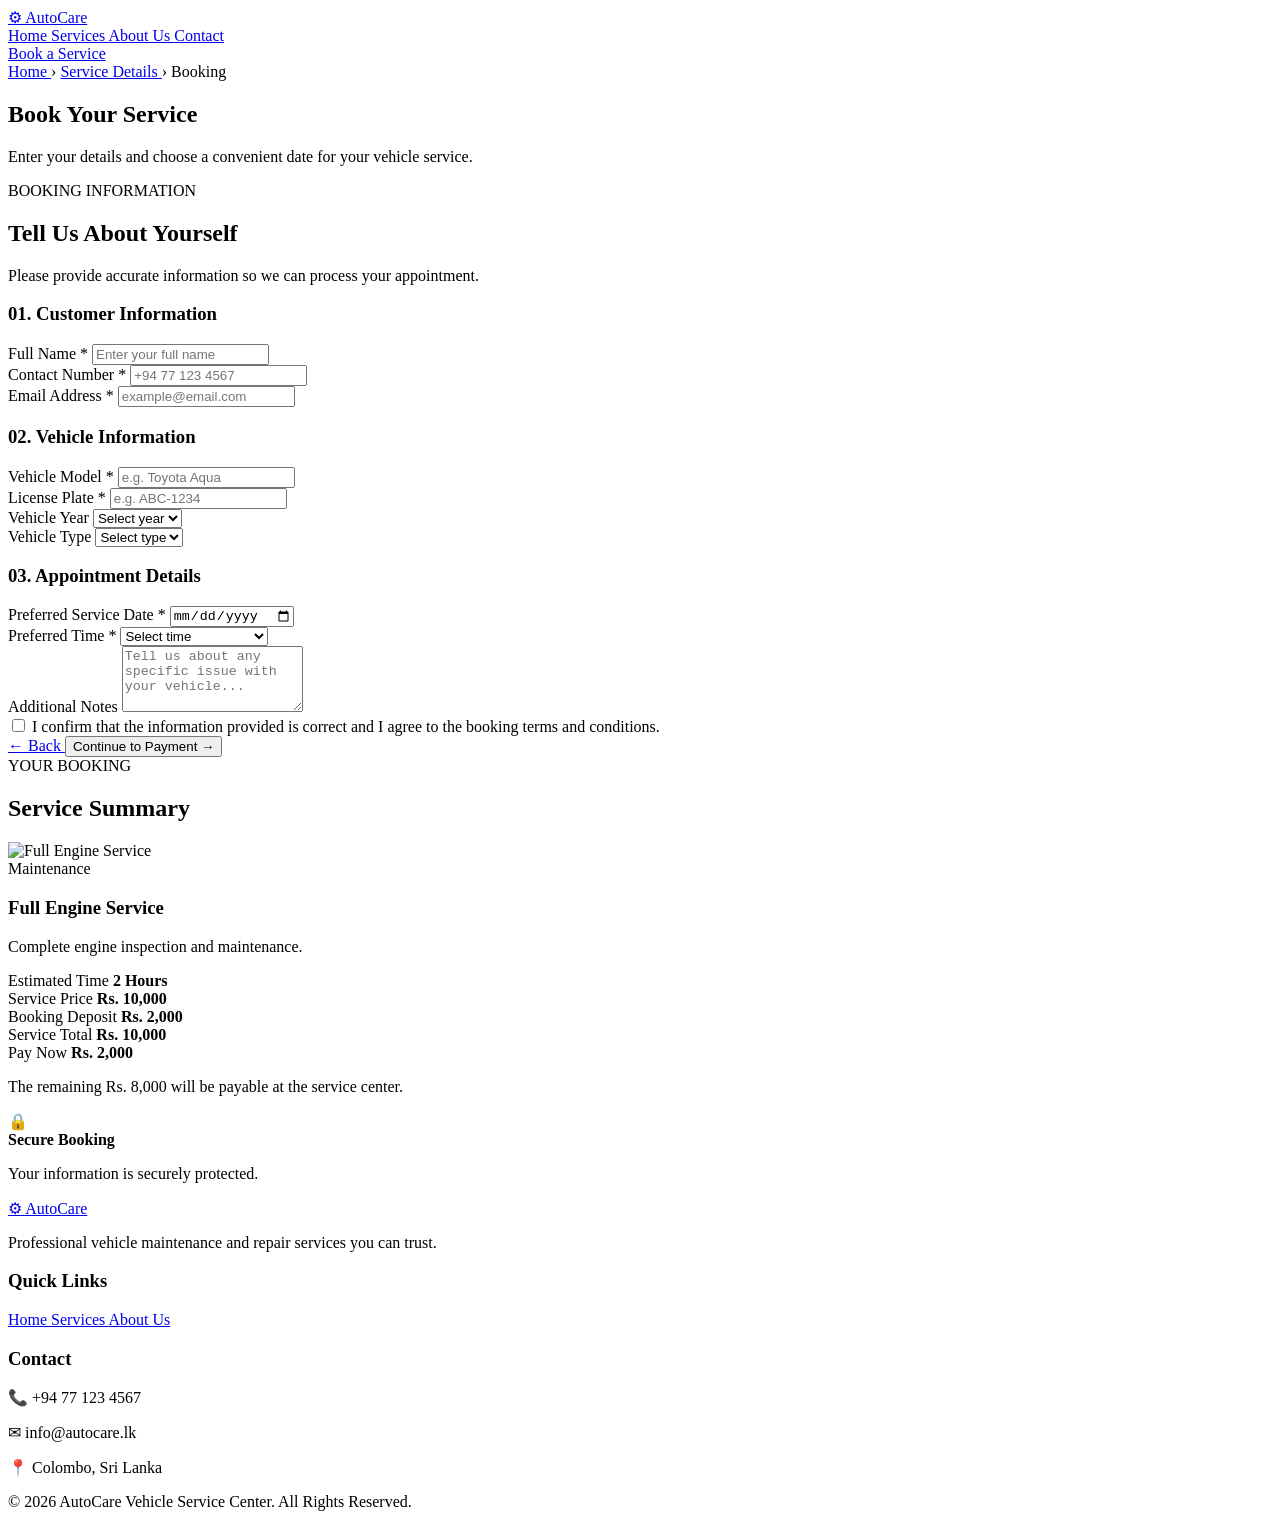
==== Front End/booking.html @ f31fb735 "Add service summary and payment details to booking form" ====
<!DOCTYPE html>
<html lang="en">

<head>
    <meta charset="UTF-8">

    <meta name="viewport" content="width=device-width, initial-scale=1.0">



    <title>Book a Service | AutoCare</title>



    <link rel="stylesheet" href="booking.css">

</head>


<body>

    <header class="header">



        <div class="container navbar">



            <a href="index.html" class="logo">

                <span class="logo-icon">⚙</span>

                <span>AutoCare</span>

            </a>


            <nav class="nav-links">



                <a href="index.html">

                    Home

                </a>

                <a href="index.html#services" class="active">

                    Services

                </a>

                <a href="index.html#about">

                    About Us

                </a>

                <a href="index.html#contact">

                    Contact

                </a>

            </nav>


            <a href="index.html#services" class="nav-button">

                Book a Service

            </a>

        </div>

    </header>

    <section class="page-header">

        <div class="container">

            <div class="breadcrumb">

                <a href="index.html">

                    Home

                </a>

                <span>›</span>


                <a href="service-details.html">

                    Service Details

                </a>

                <span>›</span>

                <span>Booking</span>

            </div>


            <h1>

                Book Your Service

            </h1>


            <p>

                Enter your details and choose a convenient date

                for your vehicle service.

            </p>


        </div>


    </section>

    <main class="booking-section">

        <div class="container booking-layout">

            <div class="booking-form-card">



                <div class="form-header">



                    <span class="section-tag">

                        BOOKING INFORMATION

                    </span>


                    <h2>

                        Tell Us About Yourself

                    </h2>


                    <p>

                        Please provide accurate information so we

                        can process your appointment.

                    </p>


                </div>

                <div class="form-section">



                    <h3>

                        01. Customer Information

                    </h3>



                    <div class="form-grid">



                        <div class="form-group">



                            <label for="fullName">

                                Full Name

                                <span>*</span>

                            </label>



                            <input type="text" id="fullName" name="fullName" placeholder="Enter your full name"
                                required>

                        </div>


                        <div class="form-group">



                            <label for="phone">

                                Contact Number

                                <span>*</span>

                            </label>



                            <input type="tel" id="phone" name="phone" placeholder="+94 77 123 4567" required>


                        </div>


                        <div class="form-group full-width">



                            <label for="email">

                                Email Address

                                <span>*</span>

                            </label>



                            <input type="email" id="email" name="email" placeholder="example@email.com" required>



                        </div>


                    </div>


                </div>

                <div class="form-section">


                    <h3>

                        02. Vehicle Information

                    </h3>


                    <div class="form-grid">


                        <div class="form-group">


                            <label for="vehicleModel">

                                Vehicle Model

                                <span>*</span>

                            </label>


                            <input type="text" id="vehicleModel" name="vehicleModel" placeholder="e.g. Toyota Aqua"
                                required>


                        </div>


                        <div class="form-group">



                            <label for="licensePlate">

                                License Plate

                                <span>*</span>

                            </label>



                            <input type="text" id="licensePlate" name="licensePlate" placeholder="e.g. ABC-1234"
                                required>


                        </div>



                        <div class="form-group">



                            <label for="vehicleYear">

                                Vehicle Year

                            </label>



                            <select id="vehicleYear" name="vehicleYear">



                                <option value="">

                                    Select year

                                </option>



                                <option>2026</option>

                                <option>2025</option>

                                <option>2024</option>

                                <option>2023</option>

                                <option>2022</option>

                                <option>2021</option>

                                <option>2020</option>

                                <option>2019</option>

                                <option>2018</option>

                                <option>2017</option>

                                <option>2016</option>

                                <option>2015</option>

                                <option>2014</option>

                                <option>2013</option>

                                <option>2012</option>

                                <option>2011</option>

                                <option>2010</option>



                            </select>



                        </div>


                        <div class="form-group">



                            <label for="vehicleType">

                                Vehicle Type

                            </label>



                            <select id="vehicleType" name="vehicleType">



                                <option value="">

                                    Select type

                                </option>



                                <option value="car">

                                    Car

                                </option>



                                <option value="suv">

                                    SUV

                                </option>



                                <option value="van">

                                    Van

                                </option>



                                <option value="motorcycle">

                                    Motorcycle

                                </option>


                            </select>

                        </div>


                    </div>


                </div>

                <div class="form-section">



                    <h3>

                        03. Appointment Details

                    </h3>



                    <div class="form-grid">



                        <div class="form-group">



                            <label for="bookingDate">

                                Preferred Service Date

                                <span>*</span>

                            </label>



                            <input type="date" id="bookingDate" name="bookingDate" required>



                        </div>


                        <div class="form-group">



                            <label for="timeSlot">

                                Preferred Time

                                <span>*</span>

                            </label>



                            <select id="timeSlot" name="timeSlot" required>



                                <option value="">

                                    Select time

                                </option>



                                <option>

                                    08:00 AM - 10:00 AM

                                </option>



                                <option>

                                    10:00 AM - 12:00 PM

                                </option>



                                <option>

                                    01:00 PM - 03:00 PM

                                </option>



                                <option>

                                    03:00 PM - 05:00 PM

                                </option>



                            </select>



                        </div>


                        <div class="form-group full-width">



                            <label for="notes">

                                Additional Notes

                            </label>



                            <textarea id="notes" name="notes" rows="4"
                                placeholder="Tell us about any specific issue with your vehicle..."></textarea>



                        </div>

                    </div>

                </div>

                <div class="terms">



                    <label class="checkbox-container">



                        <input type="checkbox" id="terms" required>



                        <span class="checkmark"></span>



                        <span class="terms-text">

                            I confirm that the information provided

                            is correct and I agree to the booking

                            terms and conditions.

                        </span>



                    </label>



                </div>


                <div class="form-actions">



                    <a href="service-details.html" class="back-button">

                        ← Back

                    </a>



                    <button type="submit" class="continue-button">

                        Continue to Payment

                        <span>→</span>

                    </button>



                </div>



            </div>

            <aside class="summary-card">



                <div class="summary-header">



                    <span class="small-label">

                        YOUR BOOKING

                    </span>



                    <h2>

                        Service Summary

                    </h2>



                </div>





                <div class="selected-service">



                    <img src="https://images.unsplash.com/photo-1632823469850-1f77d8c9a0b7?auto=format&fit=crop&w=500&q=80"
                        alt="Full Engine Service">



                    <div>



                        <span class="service-category">

                            Maintenance

                        </span>



                        <h3>

                            Full Engine Service

                        </h3>



                        <p>

                            Complete engine inspection

                            and maintenance.

                        </p>



                    </div>



                </div>




                <div class="summary-details">



                    <div class="summary-row">



                        <span>

                            Estimated Time

                        </span>



                        <strong>

                            2 Hours

                        </strong>



                    </div>





                    <div class="summary-row">



                        <span>

                            Service Price

                        </span>



                        <strong>

                            Rs. 10,000

                        </strong>



                    </div>





                    <div class="summary-row">



                        <span>

                            Booking Deposit

                        </span>



                        <strong>

                            Rs. 2,000

                        </strong>



                    </div>



                </div>





                <div class="payment-summary">



                    <div class="payment-row">



                        <span>

                            Service Total

                        </span>



                        <strong>

                            Rs. 10,000

                        </strong>



                    </div>





                    <div class="payment-row deposit">



                        <span>

                            Pay Now

                        </span>



                        <strong>

                            Rs. 2,000

                        </strong>



                    </div>





                    <p>

                        The remaining Rs. 8,000 will be payable

                        at the service center.

                    </p>



                </div>





                <div class="secure-box">



                    <span class="secure-icon">

                        🔒

                    </span>



                    <div>



                        <strong>

                            Secure Booking

                        </strong>



                        <p>

                            Your information is securely protected.

                        </p>



                    </div>



                </div>



            </aside>



        </div>



    </main>


    <footer class="footer">



        <div class="container footer-content">





            <div class="footer-brand">



                <a href="index.html" class="logo">



                    <span class="logo-icon">

                        ⚙

                    </span>



                    <span>

                        AutoCare

                    </span>



                </a>



                <p>

                    Professional vehicle maintenance and repair

                    services you can trust.

                </p>



            </div>





            <div class="footer-column">



                <h3>

                    Quick Links

                </h3>



                <a href="index.html">

                    Home

                </a>



                <a href="index.html#services">

                    Services

                </a>



                <a href="index.html#about">

                    About Us

                </a>



            </div>





            <div class="footer-column">



                <h3>

                    Contact

                </h3>



                <p>

                    📞 +94 77 123 4567

                </p>



                <p>

                    ✉ info@autocare.lk

                </p>



                <p>

                    📍 Colombo, Sri Lanka

                </p>



            </div>



        </div>





        <div class="footer-bottom">



            <p>

                © 2026 AutoCare Vehicle Service Center.

                All Rights Reserved.

            </p>



        </div>



    </footer>



</body>



</html>

</body>

</html>
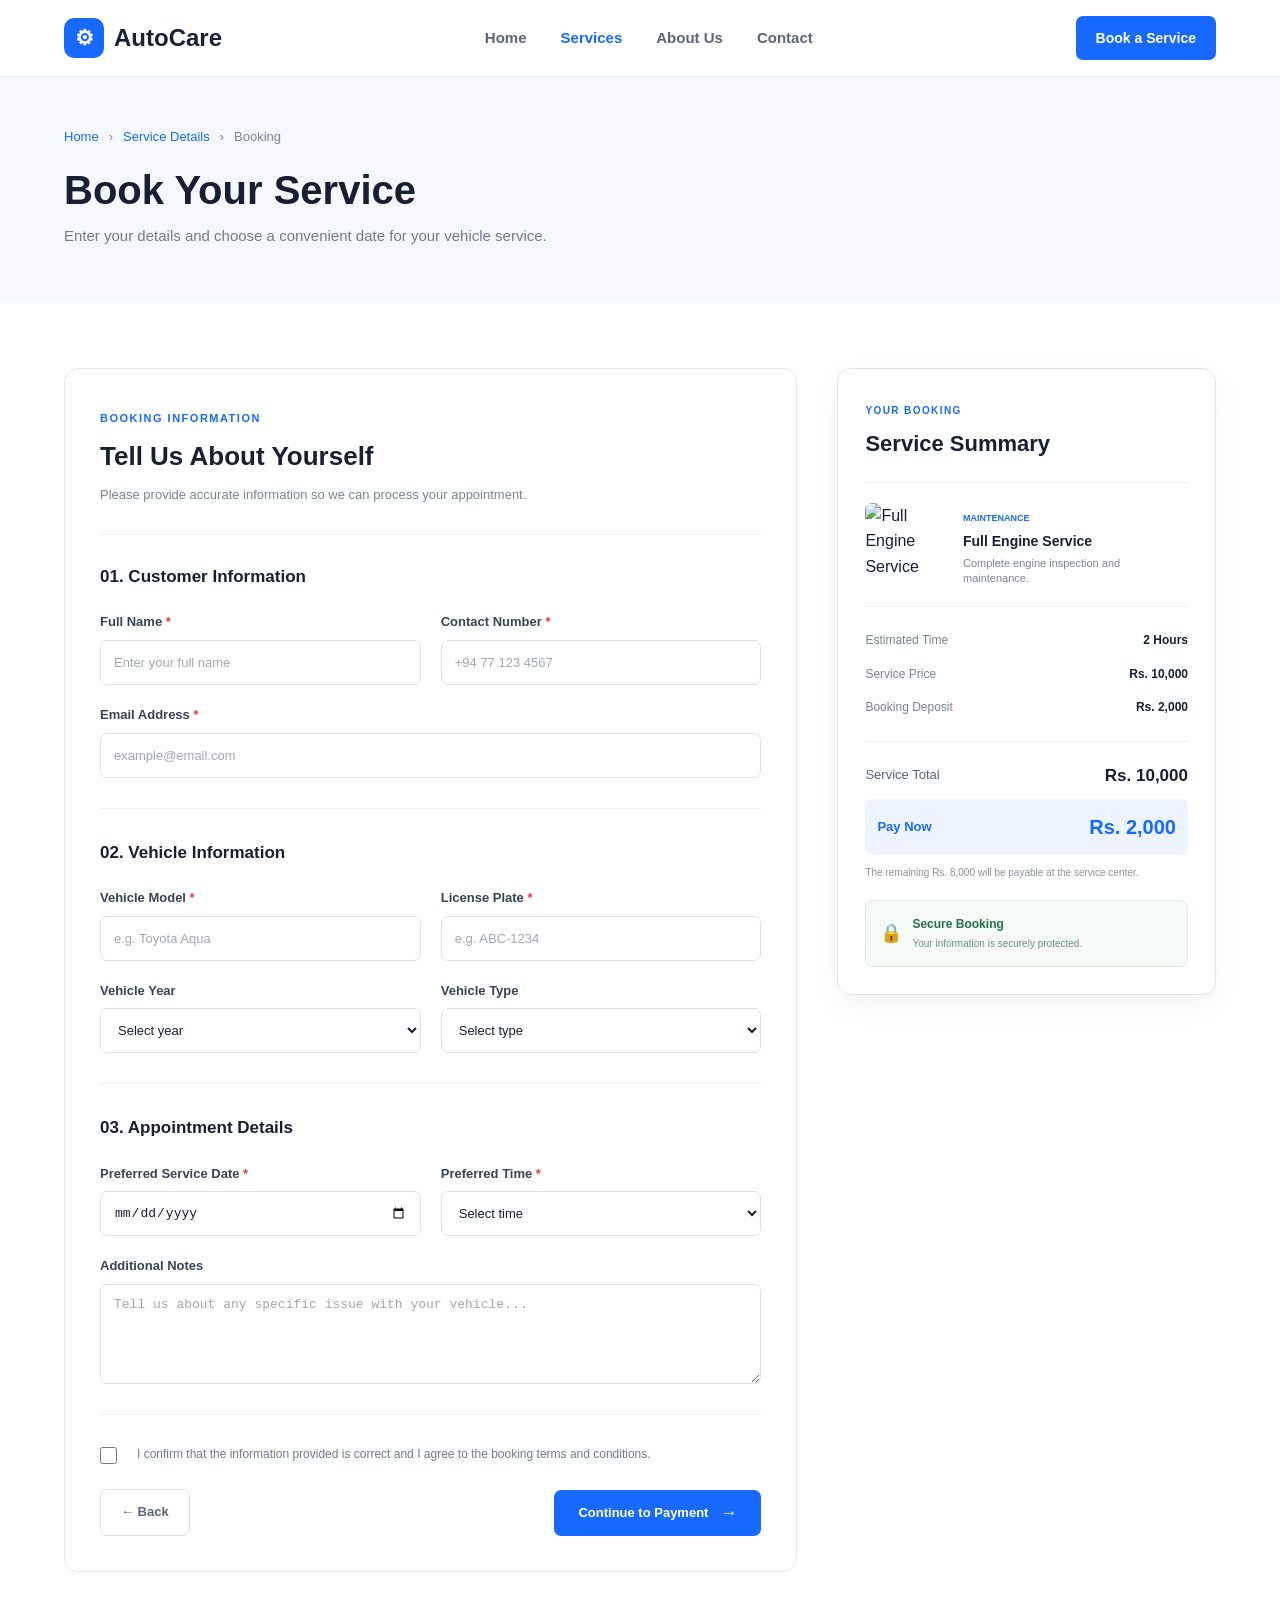
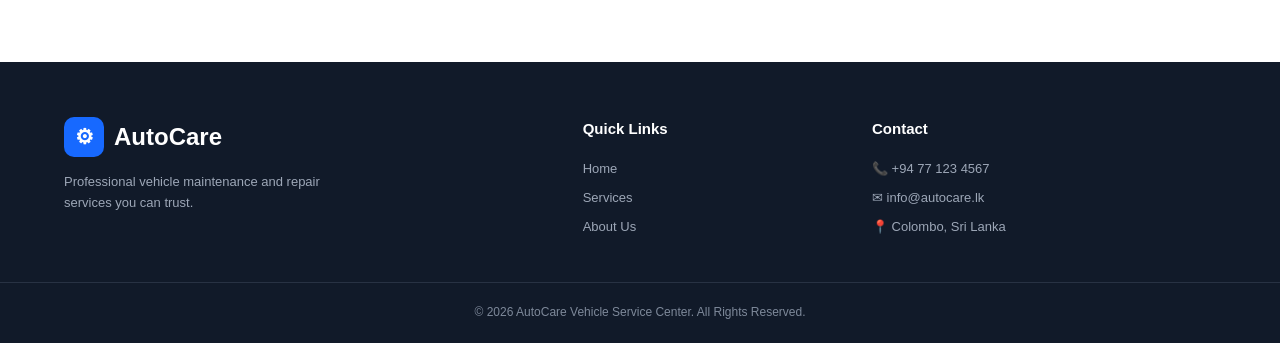
==== commit d7a2159b: "Fix stylesheet paths in booking.html to include 'css/' prefix" ====
--- a/Front End/booking.html
+++ b/Front End/booking.html
@@ -11,8 +11,10 @@
     <title>Book a Service | AutoCare</title>
 
 
-
-    <link rel="stylesheet" href="booking.css">
+    <link rel="stylesheet" href="css/global.css">
+    <link rel="stylesheet" href="css/footer.css">
+    <link rel="stylesheet" href="css/header.css">
+    <link rel="stylesheet" href="css/booking.css">
 
 </head>
 
@@ -1074,6 +1076,7 @@
 
 
 
+
 </html>
 
 </body>
--- a/Front End/css/global.css
+++ b/Front End/css/global.css
@@ -0,0 +1,32 @@
+* {
+    margin: 0;
+    padding: 0;
+    box-sizing: border-box;
+}
+
+html {
+    scroll-behavior: smooth;
+}
+
+body {
+    font-family: Arial, Helvetica, sans-serif;
+    color: #172033;
+    background-color: #ffffff;
+    line-height: 1.6;
+}
+
+a {
+    text-decoration: none;
+    color: inherit;
+}
+
+img {
+    display: block;
+    width: 100%;
+}
+
+.container {
+    width: 90%;
+    max-width: 1200px;
+    margin: 0 auto;
+}
--- a/Front End/css/footer.css
+++ b/Front End/css/footer.css
@@ -0,0 +1,68 @@
+.footer {
+    background-color: #111a29;
+
+    color: #ffffff;
+
+    padding-top: 55px;
+}
+
+.footer-content {
+    display: grid;
+
+    grid-template-columns: 2fr 1fr 1.5fr;
+
+    gap: 60px;
+
+    padding-bottom: 45px;
+}
+
+.footer .logo {
+    color: #ffffff;
+
+    margin-bottom: 15px;
+}
+
+.footer-brand p {
+    max-width: 300px;
+
+    color: #9da7b7;
+
+    font-size: 13px;
+}
+
+.footer-column {
+    display: flex;
+
+    flex-direction: column;
+
+    gap: 8px;
+}
+
+.footer-column h3 {
+    font-size: 15px;
+
+    margin-bottom: 10px;
+}
+
+.footer-column a,
+.footer-column p {
+    color: #9da7b7;
+
+    font-size: 13px;
+}
+
+.footer-column a:hover {
+    color: #ffffff;
+}
+
+.footer-bottom {
+    border-top: 1px solid #283243;
+
+    padding: 20px;
+
+    text-align: center;
+
+    color: #7e899a;
+
+    font-size: 12px;
+}
--- a/Front End/css/header.css
+++ b/Front End/css/header.css
@@ -0,0 +1,87 @@
+.header {
+    width: 100%;
+    background-color: #ffffff;
+    border-bottom: 1px solid #eeeeee;
+
+    position: sticky;
+    top: 0;
+
+    z-index: 1000;
+}
+
+.navbar {
+    height: 76px;
+
+    display: flex;
+    align-items: center;
+    justify-content: space-between;
+}
+
+.logo {
+    display: flex;
+    align-items: center;
+
+    gap: 10px;
+
+    font-size: 24px;
+    font-weight: 800;
+
+    color: #152238;
+}
+
+.logo-icon {
+    width: 40px;
+    height: 40px;
+
+    display: flex;
+    align-items: center;
+    justify-content: center;
+
+    background-color: #1769ff;
+    color: #ffffff;
+
+    border-radius: 10px;
+
+    font-size: 21px;
+}
+
+.nav-links {
+    display: flex;
+    align-items: center;
+
+    gap: 34px;
+}
+
+.nav-links a {
+    font-size: 15px;
+    font-weight: 600;
+
+    color: #596579;
+
+    transition: 0.3s;
+}
+
+.nav-links a:hover,
+.nav-links a.active {
+    color: #1769ff;
+}
+
+.nav-button {
+    background-color: #1769ff;
+
+    color: #ffffff;
+
+    padding: 11px 20px;
+
+    border-radius: 7px;
+
+    font-size: 14px;
+    font-weight: 700;
+
+    transition: 0.3s;
+}
+
+.nav-button:hover {
+    background-color: #0e55d4;
+}
+
--- a/Front End/css/booking.css
+++ b/Front End/css/booking.css
@@ -0,0 +1,763 @@
+.page-header {
+
+    background-color: #f5f8ff;
+    padding: 50px 0 55px;
+
+}
+
+
+
+.breadcrumb {
+
+    display: flex;
+    align-items: center;
+    gap: 10px;
+    font-size: 13px;
+    color: #7b8493;
+    margin-bottom: 18px;
+
+}
+
+
+
+.breadcrumb a {
+
+    color: #1769ff;
+
+}
+
+
+
+.page-header h1 {
+
+    font-size: 40px;
+    line-height: 1.2;
+    margin-bottom: 10px;
+
+}
+
+
+
+.page-header p {
+
+    color: #707b8c;
+    font-size: 15px;
+
+}
+
+
+.booking-section { 
+
+    padding: 65px 0 90px; 
+
+} 
+
+ 
+
+.booking-layout { 
+
+    display: grid; 
+    grid-template-columns: 1.55fr 0.8fr; 
+    gap: 40px; 
+    align-items: start; 
+
+} 
+
+
+.booking-form-card { 
+
+    border: 1px solid #e4e8ef; 
+    border-radius: 14px; 
+    padding: 35px; 
+    background-color: #ffffff; 
+
+} 
+
+ 
+
+.form-header { 
+
+    padding-bottom: 28px; 
+    border-bottom: 1px solid #eeeeee; 
+    margin-bottom: 28px; 
+
+} 
+
+ 
+
+.section-tag { 
+
+    color: #1769ff; 
+    font-size: 11px; 
+    font-weight: 800;
+    letter-spacing: 1.5px; 
+
+} 
+
+ 
+
+.form-header h2 { 
+
+    font-size: 26px; 
+    margin: 7px 0 7px; 
+
+} 
+
+ 
+
+.form-header p { 
+
+    color: #7a8493; 
+    font-size: 13px; 
+
+}
+
+
+
+.form-section { 
+
+    padding-bottom: 30px; 
+    margin-bottom: 30px; 
+    border-bottom: 1px solid #eeeeee; 
+
+} 
+
+ 
+
+.form-section h3 { 
+
+    font-size: 17px; 
+    margin-bottom: 22px; 
+    color: #172033; 
+
+} 
+
+ 
+
+.form-grid { 
+
+    display: grid; 
+    grid-template-columns: 1fr 1fr; 
+    gap: 20px; 
+
+} 
+
+ 
+
+.form-group { 
+
+    display: flex; 
+    flex-direction: column; 
+    gap: 7px; 
+
+} 
+
+ 
+
+.full-width { 
+
+    grid-column: 1 / -1; 
+
+} 
+
+ 
+
+.form-group label { 
+
+    font-size: 13px; 
+    font-weight: 700; 
+    color: #384357; 
+
+} 
+
+ 
+
+.form-group label span { 
+
+    color: #e23b3b; 
+
+} 
+
+ 
+
+.form-group input, 
+
+.form-group select, 
+
+.form-group textarea { 
+
+    width: 100%; 
+    border: 1px solid #dce1e9; 
+    border-radius: 7px; 
+    padding: 12px 13px; 
+    outline: none; 
+
+ 
+
+    background-color: #ffffff; 
+    color: #172033; 
+    font-size: 13px; 
+    transition: 0.2s; 
+
+} 
+
+ 
+
+.form-group input, 
+
+.form-group select { 
+
+    height: 45px; 
+
+} 
+
+ 
+
+.form-group textarea { 
+
+    resize: vertical; 
+    min-height: 100px; 
+
+} 
+
+ 
+
+.form-group input::placeholder, 
+
+.form-group textarea::placeholder { 
+
+    color: #a0a8b4; 
+
+} 
+
+ 
+
+.form-group input:focus, 
+
+.form-group select:focus, 
+
+.form-group textarea:focus { 
+
+    border-color: #1769ff; 
+    box-shadow: 0 0 0 3px rgba(23, 105, 255, 0.08); 
+
+}
+
+
+
+.terms { 
+
+    margin-bottom: 25px; 
+
+} 
+
+ 
+
+.checkbox-container { 
+
+    display: flex; 
+    align-items: flex-start;
+    gap: 10px; 
+    cursor: pointer; 
+
+} 
+
+ 
+
+.checkbox-container input { 
+
+    width: 17px; 
+    height: 17px; 
+    margin-top: 2px; 
+    accent-color: #1769ff; 
+    cursor: pointer; 
+
+} 
+
+ 
+
+.terms-text { 
+
+    color: #707b8c; 
+    font-size: 12px; 
+    line-height: 1.5; 
+
+} 
+
+
+
+.form-actions { 
+
+    display: flex; 
+    justify-content: space-between; 
+    align-items: center; 
+    gap: 15px; 
+
+} 
+
+ 
+
+.back-button { 
+
+    padding: 12px 20px; 
+    border: 1px solid #dce1e9; 
+    border-radius: 7px; 
+    color: #596579; 
+    font-size: 13px; 
+    font-weight: 700; 
+    transition: 0.3s; 
+
+} 
+
+ 
+
+.back-button:hover { 
+
+    border-color: #1769ff; 
+    color: #1769ff; 
+
+} 
+
+ 
+
+.continue-button { 
+
+    border: none; 
+    cursor: pointer; 
+    display: flex;
+    align-items: center; 
+    justify-content: center; 
+    gap: 12px; 
+    padding: 13px 24px; 
+    background-color: #1769ff; 
+    color: #ffffff; 
+    border-radius: 7px; 
+    font-size: 13px; 
+    font-weight: 700; 
+    transition: 0.3s; 
+
+} 
+
+ 
+
+.continue-button:hover { 
+
+    background-color: #0e55d4; 
+
+} 
+
+ 
+
+.continue-button span { 
+
+    font-size: 17px; 
+
+} 
+
+
+
+.summary-card { 
+
+    border: 1px solid #e1e5ec; 
+    border-radius: 14px; 
+    padding: 27px; 
+    background-color: #ffffff; 
+    position: sticky; 
+    top: 105px; 
+    box-shadow: 0 10px 30px rgba(0, 0, 0, 0.05); 
+
+} 
+
+ 
+
+.summary-header { 
+
+    padding-bottom: 20px; 
+    border-bottom: 1px solid #eeeeee; 
+
+} 
+
+ 
+
+.small-label { 
+
+    color: #1769ff; 
+    font-size: 10px; 
+    font-weight: 800; 
+    letter-spacing: 1.4px; 
+
+} 
+
+ 
+
+.summary-header h2 { 
+
+    font-size: 22px; 
+    margin-top: 5px; 
+
+}
+
+
+
+.selected-service { 
+
+    display: flex; 
+    gap: 13px; 
+    padding: 20px 0;
+    border-bottom: 1px solid #eeeeee; 
+
+} 
+
+ 
+
+.selected-service img { 
+
+    width: 85px; 
+    height: 75px; 
+    object-fit: cover; 
+    border-radius: 7px; 
+
+} 
+
+ 
+
+.selected-service h3 { 
+
+    font-size: 14px; 
+    margin: 2px 0 3px; 
+
+} 
+
+ 
+
+.selected-service p { 
+
+    color: #7b8493; 
+    font-size: 11px; 
+    line-height: 1.4; 
+
+} 
+
+ 
+
+.service-category { 
+
+    color: #1769ff; 
+    font-size: 9px; 
+    font-weight: 800; 
+    text-transform: uppercase; 
+
+} 
+
+
+
+.summary-details { 
+
+    padding: 17px 0; 
+    border-bottom: 1px solid #eeeeee; 
+
+} 
+
+ 
+
+.summary-row { 
+
+    display: flex; 
+    justify-content: space-between; 
+    align-items: center; 
+    padding: 7px 0; 
+
+} 
+
+ 
+
+.summary-row span { 
+
+    color: #7b8493; 
+    font-size: 12px; 
+
+} 
+
+ 
+
+.summary-row strong { 
+
+    font-size: 12px; 
+
+ 
+
+    color: #172033; 
+
+} 
+
+
+
+.payment-summary { 
+
+    padding: 20px 0; 
+
+} 
+
+ 
+
+.payment-row { 
+
+    display: flex; 
+    justify-content: space-between; 
+    align-items: center; 
+
+} 
+
+ 
+
+.payment-row span { 
+
+    color: #596579; 
+    font-size: 13px; 
+
+} 
+
+ 
+
+.payment-row strong { 
+
+    font-size: 17px; 
+    color: #172033; 
+
+} 
+
+ 
+
+.payment-row.deposit { 
+
+    margin-top: 10px; 
+    padding: 12px; 
+    background-color: #eef4ff; 
+    border-radius: 7px; 
+
+} 
+
+ 
+
+.payment-row.deposit span { 
+
+    color: #1769ff; 
+    font-weight: 700; 
+
+} 
+
+ 
+
+.payment-row.deposit strong { 
+
+    color: #1769ff; 
+    font-size: 20px; 
+
+} 
+
+ 
+
+.payment-summary > p { 
+
+    color: #8a93a1; 
+    font-size: 10px; 
+    margin-top: 10px; 
+    line-height: 1.5; 
+
+}
+
+
+
+
+.secure-box { 
+
+    display: flex; 
+    align-items: center; 
+    gap: 10px; 
+    padding: 14px; 
+    background-color: #f5faf7; 
+    border: 1px solid #dcefe3; 
+    border-radius: 8px; 
+
+} 
+
+ 
+
+.secure-icon { 
+
+    font-size: 18px; 
+
+} 
+
+ 
+
+.secure-box strong { 
+
+    display: block; 
+    font-size: 12px; 
+    color: #247448; 
+
+} 
+
+ 
+
+.secure-box p { 
+
+    color: #729080; 
+    font-size: 10px; 
+    margin-top: 2px; 
+
+}
+
+
+
+@media (max-width: 950px) { 
+
+ 
+
+    .nav-links { 
+
+        gap: 18px; 
+
+    } 
+
+ 
+
+    .booking-layout { 
+
+        grid-template-columns: 1fr; 
+
+    } 
+
+ 
+
+    .summary-card { 
+
+        position: relative; 
+        top: 0; 
+        max-width: 700px; 
+        width: 100%; 
+        margin: 0 auto; 
+
+    } 
+
+ 
+
+} 
+
+ 
+
+ 
+
+@media (max-width: 700px) { 
+
+ 
+
+    .navbar { 
+
+        height: auto; 
+        padding: 15px 0; 
+        flex-wrap: wrap; 
+        gap: 15px; 
+
+    } 
+
+ 
+
+    .nav-links { 
+
+        order: 3; 
+        width: 100%; 
+        justify-content: center; 
+        gap: 15px; 
+
+    } 
+
+ 
+
+    .nav-button { 
+
+        display: none; 
+
+    } 
+
+ 
+
+    .page-header { 
+
+        padding: 40px 0; 
+
+    } 
+
+ 
+
+    .page-header h1 { 
+
+        font-size: 32px; 
+
+    } 
+
+ 
+
+    .booking-section { 
+
+        padding: 45px 0 60px; 
+
+    } 
+
+ 
+
+    .booking-form-card { 
+
+        padding: 22px; 
+
+    } 
+
+ 
+
+    .form-grid { 
+
+        grid-template-columns: 1fr; 
+
+    } 
+
+ 
+
+    .full-width { 
+
+        grid-column: auto; 
+
+    } 
+
+ 
+
+    .form-actions { 
+
+        flex-direction: column-reverse; 
+        align-items: stretch; 
+
+    } 
+
+ 
+
+    .back-button, 
+
+    .continue-button { 
+
+        width: 100%; 
+        text-align: center; 
+
+    } 
+
+ 
+
+    .footer-content { 
+
+        grid-template-columns: 1fr; 
+        gap: 30px; 
+
+    } 
+
+ 
+
+} 
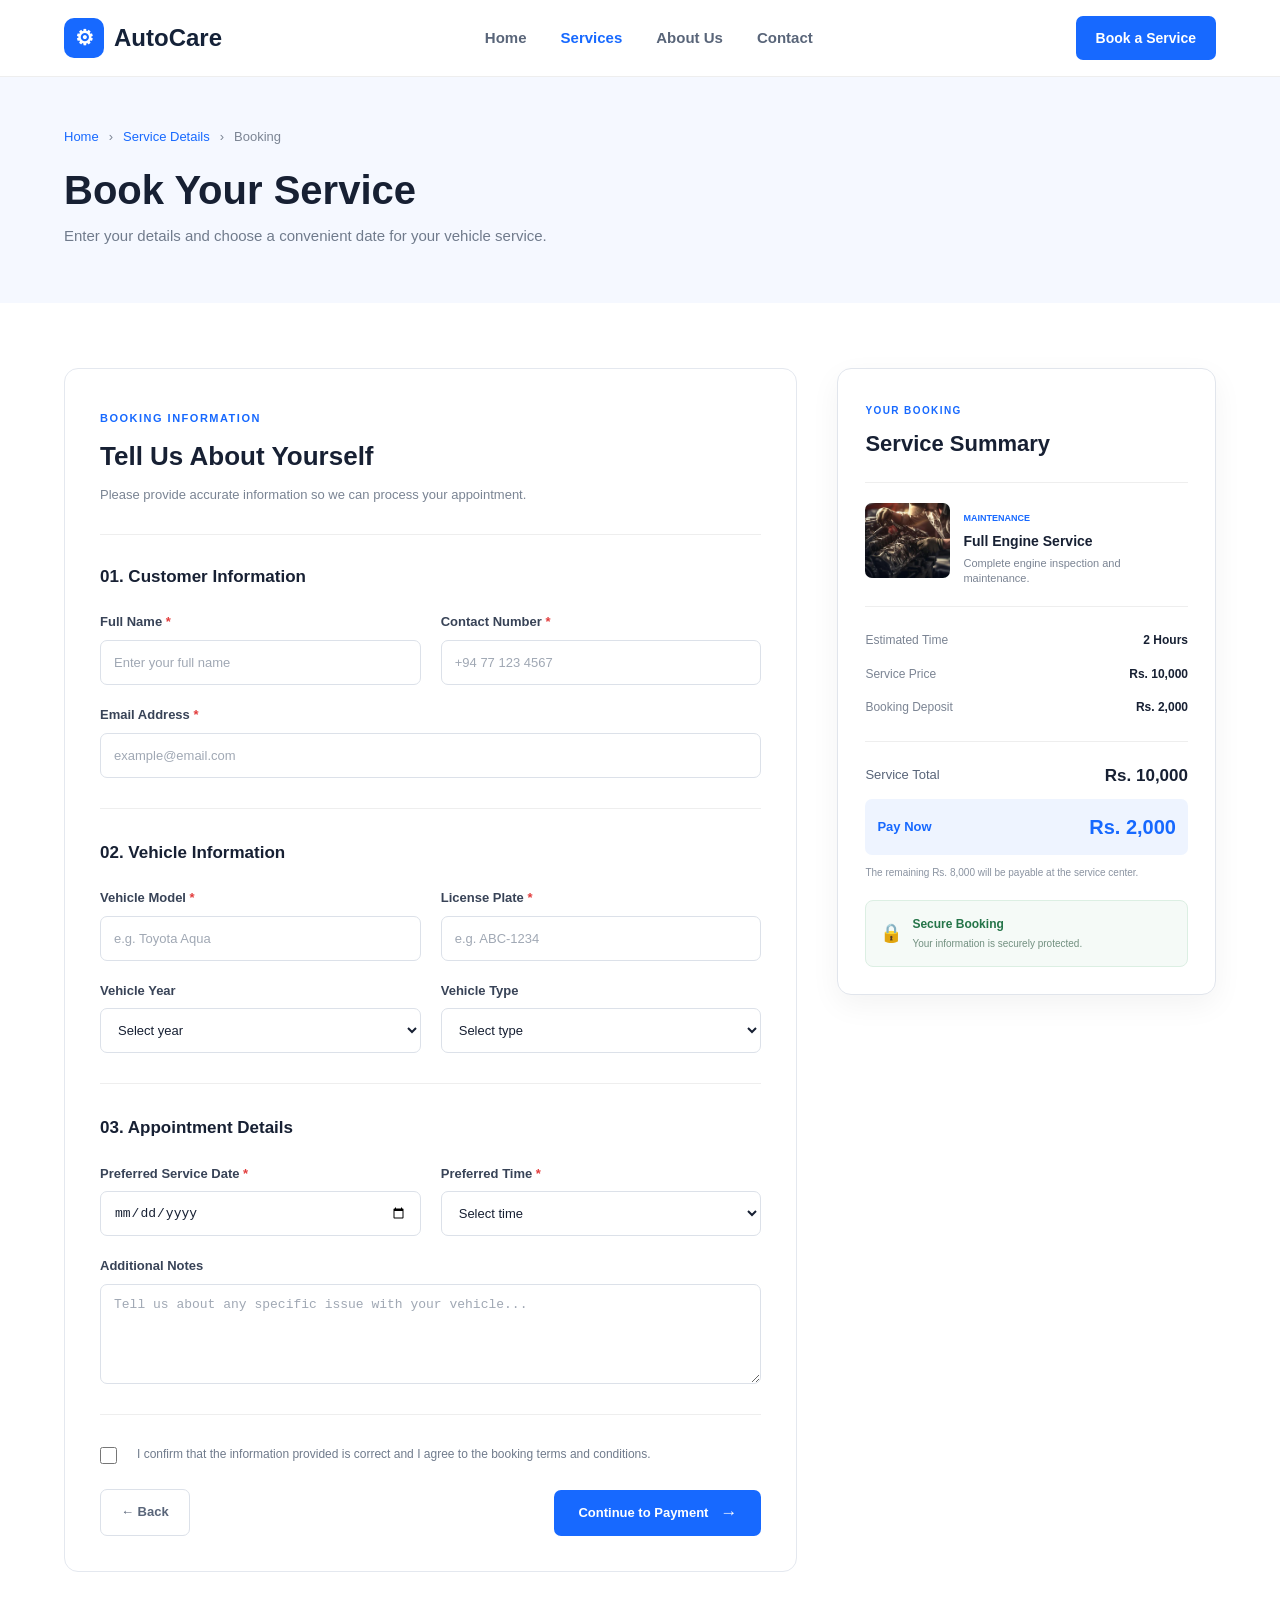
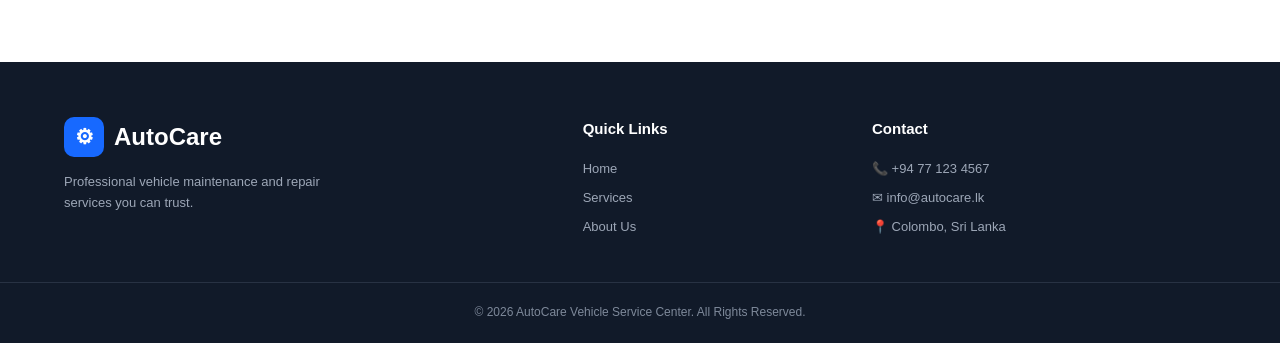
==== commit c29eebca: "Refactor booking form layout and enhance user experience with additional fields and summary card" ====
--- a/Front End/booking.html
+++ b/Front End/booking.html
@@ -20,1065 +20,258 @@
 
 
 <body>
-
     <header class="header">
-
-
-
         <div class="container navbar">
-
-
-
             <a href="index.html" class="logo">
-
                 <span class="logo-icon">⚙</span>
-
                 <span>AutoCare</span>
-
             </a>
 
-
             <nav class="nav-links">
-
-
-
-                <a href="index.html">
-
-                    Home
-
+                <a href="index.html">Home</a>
+                <a href="index.html#services" class="active">Services</a>
+                <a href="index.html#about">About Us</a>
+                <a href="index.html#contact">Contact</a>
+            </nav>
+
+            <a href="index.html#services" class="nav-button">
+                Book a Service
+            </a>
+        </div>
+    </header>
+
+    <section class="page-header">
+        <div class="container">
+            <div class="breadcrumb">
+                <a href="index.html">Home</a>
+                <span>›</span>
+                <a id="breadcrumb-service-link" href="serviceDetails.html">Service Details</a>
+                <span>›</span>
+                <span>Booking</span>
+            </div>
+
+            <h1>Book Your Service</h1>
+            <p>Enter your details and choose a convenient date for your vehicle service.</p>
+        </div>
+    </section>
+
+    <main class="booking-section">
+        <div class="container booking-layout">
+            <div class="booking-form-card">
+                <div class="form-header">
+                    <span class="section-tag">BOOKING INFORMATION</span>
+                    <h2>Tell Us About Yourself</h2>
+                    <p>Please provide accurate information so we can process your appointment.</p>
+                </div>
+
+                <div class="form-section">
+                    <h3>01. Customer Information</h3>
+                    <div class="form-grid">
+                        <div class="form-group">
+                            <label for="fullName">Full Name <span>*</span></label>
+                            <input type="text" id="fullName" name="fullName" placeholder="Enter your full name" required>
+                        </div>
+
+                        <div class="form-group">
+                            <label for="phone">Contact Number <span>*</span></label>
+                            <input type="tel" id="phone" name="phone" placeholder="+94 77 123 4567" required>
+                        </div>
+
+                        <div class="form-group full-width">
+                            <label for="email">Email Address <span>*</span></label>
+                            <input type="email" id="email" name="email" placeholder="example@email.com" required>
+                        </div>
+                    </div>
+                </div>
+
+                <div class="form-section">
+                    <h3>02. Vehicle Information</h3>
+                    <div class="form-grid">
+                        <div class="form-group">
+                            <label for="vehicleModel">Vehicle Model <span>*</span></label>
+                            <input type="text" id="vehicleModel" name="vehicleModel" placeholder="e.g. Toyota Aqua" required>
+                        </div>
+
+                        <div class="form-group">
+                            <label for="licensePlate">License Plate <span>*</span></label>
+                            <input type="text" id="licensePlate" name="licensePlate" placeholder="e.g. ABC-1234" required>
+                        </div>
+
+                        <div class="form-group">
+                            <label for="vehicleYear">Vehicle Year</label>
+                            <select id="vehicleYear" name="vehicleYear">
+                                <option value="">Select year</option>
+                                <option>2026</option>
+                                <option>2025</option>
+                                <option>2024</option>
+                                <option>2023</option>
+                                <option>2022</option>
+                                <option>2021</option>
+                                <option>2020</option>
+                                <option>2019</option>
+                                <option>2018</option>
+                                <option>2017</option>
+                                <option>2016</option>
+                                <option>2015</option>
+                                <option>2014</option>
+                                <option>2013</option>
+                                <option>2012</option>
+                                <option>2011</option>
+                                <option>2010</option>
+                            </select>
+                        </div>
+
+                        <div class="form-group">
+                            <label for="vehicleType">Vehicle Type</label>
+                            <select id="vehicleType" name="vehicleType">
+                                <option value="">Select type</option>
+                                <option value="car">Car</option>
+                                <option value="suv">SUV</option>
+                                <option value="van">Van</option>
+                                <option value="motorcycle">Motorcycle</option>
+                            </select>
+                        </div>
+                    </div>
+                </div>
+
+                <div class="form-section">
+                    <h3>03. Appointment Details</h3>
+                    <div class="form-grid">
+                        <div class="form-group">
+                            <label for="bookingDate">Preferred Service Date <span>*</span></label>
+                            <input type="date" id="bookingDate" name="bookingDate" required>
+                        </div>
+
+                        <div class="form-group">
+                            <label for="timeSlot">Preferred Time <span>*</span></label>
+                            <select id="timeSlot" name="timeSlot" required>
+                                <option value="">Select time</option>
+                                <option>08:00 AM - 10:00 AM</option>
+                                <option>10:00 AM - 12:00 PM</option>
+                                <option>01:00 PM - 03:00 PM</option>
+                                <option>03:00 PM - 05:00 PM</option>
+                            </select>
+                        </div>
+
+                        <div class="form-group full-width">
+                            <label for="notes">Additional Notes</label>
+                            <textarea id="notes" name="notes" rows="4" placeholder="Tell us about any specific issue with your vehicle..."></textarea>
+                        </div>
+                    </div>
+                </div>
+
+                <div class="terms">
+                    <label class="checkbox-container">
+                        <input type="checkbox" id="terms" required>
+                        <span class="checkmark"></span>
+                        <span class="terms-text">
+                            I confirm that the information provided is correct and I agree to the booking terms and conditions.
+                        </span>
+                    </label>
+                </div>
+
+                <div class="form-actions">
+                    <a id="back-button" href="serviceDetails.html" class="back-button">← Back</a>
+
+                    <button type="submit" class="continue-button">
+                        Continue to Payment
+                        <span>→</span>
+                    </button>
+                </div>
+            </div>
+
+            <!-- Summary Card -->
+            <aside class="summary-card">
+                <div class="summary-header">
+                    <span class="small-label">YOUR BOOKING</span>
+                    <h2>Service Summary</h2>
+                </div>
+
+                <div class="selected-service">
+                    <img id="summary-img" src="images/full engine.jpg" alt="Service Image">
+                    <div>
+                        <span id="summary-category" class="service-category">Maintenance</span>
+                        <h3 id="summary-name">Full Engine Service</h3>
+                        <p id="summary-desc">Complete engine inspection and maintenance.</p>
+                    </div>
+                </div>
+
+                <div class="summary-details">
+                    <div class="summary-row">
+                        <span>Estimated Time</span>
+                        <strong id="summary-time">2 Hours</strong>
+                    </div>
+
+                    <div class="summary-row">
+                        <span>Service Price</span>
+                        <strong id="summary-price">Rs. 10,000</strong>
+                    </div>
+
+                    <div class="summary-row">
+                        <span>Booking Deposit</span>
+                        <strong id="summary-deposit">Rs. 2,000</strong>
+                    </div>
+                </div>
+
+                <div class="payment-summary">
+                    <div class="payment-row">
+                        <span>Service Total</span>
+                        <strong id="summary-total">Rs. 10,000</strong>
+                    </div>
+
+                    <div class="payment-row deposit">
+                        <span>Pay Now</span>
+                        <strong id="summary-pay-now">Rs. 2,000</strong>
+                    </div>
+
+                    <p id="summary-balance-note">
+                        The remaining Rs. 8,000 will be payable at the service center.
+                    </p>
+                </div>
+
+                <div class="secure-box">
+                    <span class="secure-icon">🔒</span>
+                    <div>
+                        <strong>Secure Booking</strong>
+                        <p>Your information is securely protected.</p>
+                    </div>
+                </div>
+            </aside>
+        </div>
+    </main>
+
+    <footer class="footer">
+        <div class="container footer-content">
+            <div class="footer-brand">
+                <a href="index.html" class="logo">
+                    <span class="logo-icon">⚙</span>
+                    <span>AutoCare</span>
                 </a>
-
-                <a href="index.html#services" class="active">
-
-                    Services
-
-                </a>
-
-                <a href="index.html#about">
-
-                    About Us
-
-                </a>
-
-                <a href="index.html#contact">
-
-                    Contact
-
-                </a>
-
-            </nav>
-
-
-            <a href="index.html#services" class="nav-button">
-
-                Book a Service
-
-            </a>
-
-        </div>
-
-    </header>
-
-    <section class="page-header">
-
-        <div class="container">
-
-            <div class="breadcrumb">
-
-                <a href="index.html">
-
-                    Home
-
-                </a>
-
-                <span>›</span>
-
-
-                <a href="service-details.html">
-
-                    Service Details
-
-                </a>
-
-                <span>›</span>
-
-                <span>Booking</span>
-
-            </div>
-
-
-            <h1>
-
-                Book Your Service
-
-            </h1>
-
-
-            <p>
-
-                Enter your details and choose a convenient date
-
-                for your vehicle service.
-
-            </p>
-
-
-        </div>
-
-
-    </section>
-
-    <main class="booking-section">
-
-        <div class="container booking-layout">
-
-            <div class="booking-form-card">
-
-
-
-                <div class="form-header">
-
-
-
-                    <span class="section-tag">
-
-                        BOOKING INFORMATION
-
-                    </span>
-
-
-                    <h2>
-
-                        Tell Us About Yourself
-
-                    </h2>
-
-
-                    <p>
-
-                        Please provide accurate information so we
-
-                        can process your appointment.
-
-                    </p>
-
-
-                </div>
-
-                <div class="form-section">
-
-
-
-                    <h3>
-
-                        01. Customer Information
-
-                    </h3>
-
-
-
-                    <div class="form-grid">
-
-
-
-                        <div class="form-group">
-
-
-
-                            <label for="fullName">
-
-                                Full Name
-
-                                <span>*</span>
-
-                            </label>
-
-
-
-                            <input type="text" id="fullName" name="fullName" placeholder="Enter your full name"
-                                required>
-
-                        </div>
-
-
-                        <div class="form-group">
-
-
-
-                            <label for="phone">
-
-                                Contact Number
-
-                                <span>*</span>
-
-                            </label>
-
-
-
-                            <input type="tel" id="phone" name="phone" placeholder="+94 77 123 4567" required>
-
-
-                        </div>
-
-
-                        <div class="form-group full-width">
-
-
-
-                            <label for="email">
-
-                                Email Address
-
-                                <span>*</span>
-
-                            </label>
-
-
-
-                            <input type="email" id="email" name="email" placeholder="example@email.com" required>
-
-
-
-                        </div>
-
-
-                    </div>
-
-
-                </div>
-
-                <div class="form-section">
-
-
-                    <h3>
-
-                        02. Vehicle Information
-
-                    </h3>
-
-
-                    <div class="form-grid">
-
-
-                        <div class="form-group">
-
-
-                            <label for="vehicleModel">
-
-                                Vehicle Model
-
-                                <span>*</span>
-
-                            </label>
-
-
-                            <input type="text" id="vehicleModel" name="vehicleModel" placeholder="e.g. Toyota Aqua"
-                                required>
-
-
-                        </div>
-
-
-                        <div class="form-group">
-
-
-
-                            <label for="licensePlate">
-
-                                License Plate
-
-                                <span>*</span>
-
-                            </label>
-
-
-
-                            <input type="text" id="licensePlate" name="licensePlate" placeholder="e.g. ABC-1234"
-                                required>
-
-
-                        </div>
-
-
-
-                        <div class="form-group">
-
-
-
-                            <label for="vehicleYear">
-
-                                Vehicle Year
-
-                            </label>
-
-
-
-                            <select id="vehicleYear" name="vehicleYear">
-
-
-
-                                <option value="">
-
-                                    Select year
-
-                                </option>
-
-
-
-                                <option>2026</option>
-
-                                <option>2025</option>
-
-                                <option>2024</option>
-
-                                <option>2023</option>
-
-                                <option>2022</option>
-
-                                <option>2021</option>
-
-                                <option>2020</option>
-
-                                <option>2019</option>
-
-                                <option>2018</option>
-
-                                <option>2017</option>
-
-                                <option>2016</option>
-
-                                <option>2015</option>
-
-                                <option>2014</option>
-
-                                <option>2013</option>
-
-                                <option>2012</option>
-
-                                <option>2011</option>
-
-                                <option>2010</option>
-
-
-
-                            </select>
-
-
-
-                        </div>
-
-
-                        <div class="form-group">
-
-
-
-                            <label for="vehicleType">
-
-                                Vehicle Type
-
-                            </label>
-
-
-
-                            <select id="vehicleType" name="vehicleType">
-
-
-
-                                <option value="">
-
-                                    Select type
-
-                                </option>
-
-
-
-                                <option value="car">
-
-                                    Car
-
-                                </option>
-
-
-
-                                <option value="suv">
-
-                                    SUV
-
-                                </option>
-
-
-
-                                <option value="van">
-
-                                    Van
-
-                                </option>
-
-
-
-                                <option value="motorcycle">
-
-                                    Motorcycle
-
-                                </option>
-
-
-                            </select>
-
-                        </div>
-
-
-                    </div>
-
-
-                </div>
-
-                <div class="form-section">
-
-
-
-                    <h3>
-
-                        03. Appointment Details
-
-                    </h3>
-
-
-
-                    <div class="form-grid">
-
-
-
-                        <div class="form-group">
-
-
-
-                            <label for="bookingDate">
-
-                                Preferred Service Date
-
-                                <span>*</span>
-
-                            </label>
-
-
-
-                            <input type="date" id="bookingDate" name="bookingDate" required>
-
-
-
-                        </div>
-
-
-                        <div class="form-group">
-
-
-
-                            <label for="timeSlot">
-
-                                Preferred Time
-
-                                <span>*</span>
-
-                            </label>
-
-
-
-                            <select id="timeSlot" name="timeSlot" required>
-
-
-
-                                <option value="">
-
-                                    Select time
-
-                                </option>
-
-
-
-                                <option>
-
-                                    08:00 AM - 10:00 AM
-
-                                </option>
-
-
-
-                                <option>
-
-                                    10:00 AM - 12:00 PM
-
-                                </option>
-
-
-
-                                <option>
-
-                                    01:00 PM - 03:00 PM
-
-                                </option>
-
-
-
-                                <option>
-
-                                    03:00 PM - 05:00 PM
-
-                                </option>
-
-
-
-                            </select>
-
-
-
-                        </div>
-
-
-                        <div class="form-group full-width">
-
-
-
-                            <label for="notes">
-
-                                Additional Notes
-
-                            </label>
-
-
-
-                            <textarea id="notes" name="notes" rows="4"
-                                placeholder="Tell us about any specific issue with your vehicle..."></textarea>
-
-
-
-                        </div>
-
-                    </div>
-
-                </div>
-
-                <div class="terms">
-
-
-
-                    <label class="checkbox-container">
-
-
-
-                        <input type="checkbox" id="terms" required>
-
-
-
-                        <span class="checkmark"></span>
-
-
-
-                        <span class="terms-text">
-
-                            I confirm that the information provided
-
-                            is correct and I agree to the booking
-
-                            terms and conditions.
-
-                        </span>
-
-
-
-                    </label>
-
-
-
-                </div>
-
-
-                <div class="form-actions">
-
-
-
-                    <a href="service-details.html" class="back-button">
-
-                        ← Back
-
-                    </a>
-
-
-
-                    <button type="submit" class="continue-button">
-
-                        Continue to Payment
-
-                        <span>→</span>
-
-                    </button>
-
-
-
-                </div>
-
-
-
-            </div>
-
-            <aside class="summary-card">
-
-
-
-                <div class="summary-header">
-
-
-
-                    <span class="small-label">
-
-                        YOUR BOOKING
-
-                    </span>
-
-
-
-                    <h2>
-
-                        Service Summary
-
-                    </h2>
-
-
-
-                </div>
-
-
-
-
-
-                <div class="selected-service">
-
-
-
-                    <img src="https://images.unsplash.com/photo-1632823469850-1f77d8c9a0b7?auto=format&fit=crop&w=500&q=80"
-                        alt="Full Engine Service">
-
-
-
-                    <div>
-
-
-
-                        <span class="service-category">
-
-                            Maintenance
-
-                        </span>
-
-
-
-                        <h3>
-
-                            Full Engine Service
-
-                        </h3>
-
-
-
-                        <p>
-
-                            Complete engine inspection
-
-                            and maintenance.
-
-                        </p>
-
-
-
-                    </div>
-
-
-
-                </div>
-
-
-
-
-                <div class="summary-details">
-
-
-
-                    <div class="summary-row">
-
-
-
-                        <span>
-
-                            Estimated Time
-
-                        </span>
-
-
-
-                        <strong>
-
-                            2 Hours
-
-                        </strong>
-
-
-
-                    </div>
-
-
-
-
-
-                    <div class="summary-row">
-
-
-
-                        <span>
-
-                            Service Price
-
-                        </span>
-
-
-
-                        <strong>
-
-                            Rs. 10,000
-
-                        </strong>
-
-
-
-                    </div>
-
-
-
-
-
-                    <div class="summary-row">
-
-
-
-                        <span>
-
-                            Booking Deposit
-
-                        </span>
-
-
-
-                        <strong>
-
-                            Rs. 2,000
-
-                        </strong>
-
-
-
-                    </div>
-
-
-
-                </div>
-
-
-
-
-
-                <div class="payment-summary">
-
-
-
-                    <div class="payment-row">
-
-
-
-                        <span>
-
-                            Service Total
-
-                        </span>
-
-
-
-                        <strong>
-
-                            Rs. 10,000
-
-                        </strong>
-
-
-
-                    </div>
-
-
-
-
-
-                    <div class="payment-row deposit">
-
-
-
-                        <span>
-
-                            Pay Now
-
-                        </span>
-
-
-
-                        <strong>
-
-                            Rs. 2,000
-
-                        </strong>
-
-
-
-                    </div>
-
-
-
-
-
-                    <p>
-
-                        The remaining Rs. 8,000 will be payable
-
-                        at the service center.
-
-                    </p>
-
-
-
-                </div>
-
-
-
-
-
-                <div class="secure-box">
-
-
-
-                    <span class="secure-icon">
-
-                        🔒
-
-                    </span>
-
-
-
-                    <div>
-
-
-
-                        <strong>
-
-                            Secure Booking
-
-                        </strong>
-
-
-
-                        <p>
-
-                            Your information is securely protected.
-
-                        </p>
-
-
-
-                    </div>
-
-
-
-                </div>
-
-
-
-            </aside>
-
-
-
-        </div>
-
-
-
-    </main>
-
-
-    <footer class="footer">
-
-
-
-        <div class="container footer-content">
-
-
-
-
-
-            <div class="footer-brand">
-
-
-
-                <a href="index.html" class="logo">
-
-
-
-                    <span class="logo-icon">
-
-                        ⚙
-
-                    </span>
-
-
-
-                    <span>
-
-                        AutoCare
-
-                    </span>
-
-
-
-                </a>
-
-
-
-                <p>
-
-                    Professional vehicle maintenance and repair
-
-                    services you can trust.
-
-                </p>
-
-
-
-            </div>
-
-
-
-
+                <p>Professional vehicle maintenance and repair services you can trust.</p>
+            </div>
 
             <div class="footer-column">
-
-
-
-                <h3>
-
-                    Quick Links
-
-                </h3>
-
-
-
-                <a href="index.html">
-
-                    Home
-
-                </a>
-
-
-
-                <a href="index.html#services">
-
-                    Services
-
-                </a>
-
-
-
-                <a href="index.html#about">
-
-                    About Us
-
-                </a>
-
-
-
-            </div>
-
-
-
-
+                <h3>Quick Links</h3>
+                <a href="index.html">Home</a>
+                <a href="index.html#services">Services</a>
+                <a href="index.html#about">About Us</a>
+            </div>
 
             <div class="footer-column">
-
-
-
-                <h3>
-
-                    Contact
-
-                </h3>
-
-
-
-                <p>
-
-                    📞 +94 77 123 4567
-
-                </p>
-
-
-
-                <p>
-
-                    ✉ info@autocare.lk
-
-                </p>
-
-
-
-                <p>
-
-                    📍 Colombo, Sri Lanka
-
-                </p>
-
-
-
-            </div>
-
-
-
-        </div>
-
-
-
-
+                <h3>Contact</h3>
+                <p>📞 +94 77 123 4567</p>
+                <p>✉ info@autocare.lk</p>
+                <p>📍 Colombo, Sri Lanka</p>
+            </div>
+        </div>
 
         <div class="footer-bottom">
-
-
-
-            <p>
-
-                © 2026 AutoCare Vehicle Service Center.
-
-                All Rights Reserved.
-
-            </p>
-
-
-
-        </div>
-
-
-
+            <p>© 2026 AutoCare Vehicle Service Center. All Rights Reserved.</p>
+        </div>
     </footer>
 
-
+    <script src="../Backend/booking.js"></script>
 
 </body>
 
-
-
-
-</html>
-
-</body>
-
 </html>
--- a/Front End/css/global.css
+++ b/Front End/css/global.css
@@ -2,6 +2,8 @@
     margin: 0;
     padding: 0;
     box-sizing: border-box;
+    scroll-behavior: smooth;
+    animation: fadeIn 0.5s ease-in-out;
 }
 
 html {
@@ -30,3 +32,14 @@
     max-width: 1200px;
     margin: 0 auto;
 }
+
+@keyframes fadeIn {
+    from {
+        opacity: 0;
+        transform: translateY(10px);
+    }
+    to {
+        opacity: 1;
+        transform: translateY(0);
+    }
+}
--- a/Front End/css/footer.css
+++ b/Front End/css/footer.css
@@ -4,6 +4,8 @@
     color: #ffffff;
 
     padding-top: 55px;
+
+    scroll-behavior: smooth;
 }
 
 .footer-content {
@@ -18,7 +20,7 @@
 
 .footer .logo {
     color: #ffffff;
-
+    scroll-behavior:auto;
     margin-bottom: 15px;
 }
 
@@ -47,7 +49,7 @@
 .footer-column a,
 .footer-column p {
     color: #9da7b7;
-
+    scroll-behavior: smooth;
     font-size: 13px;
 }
 
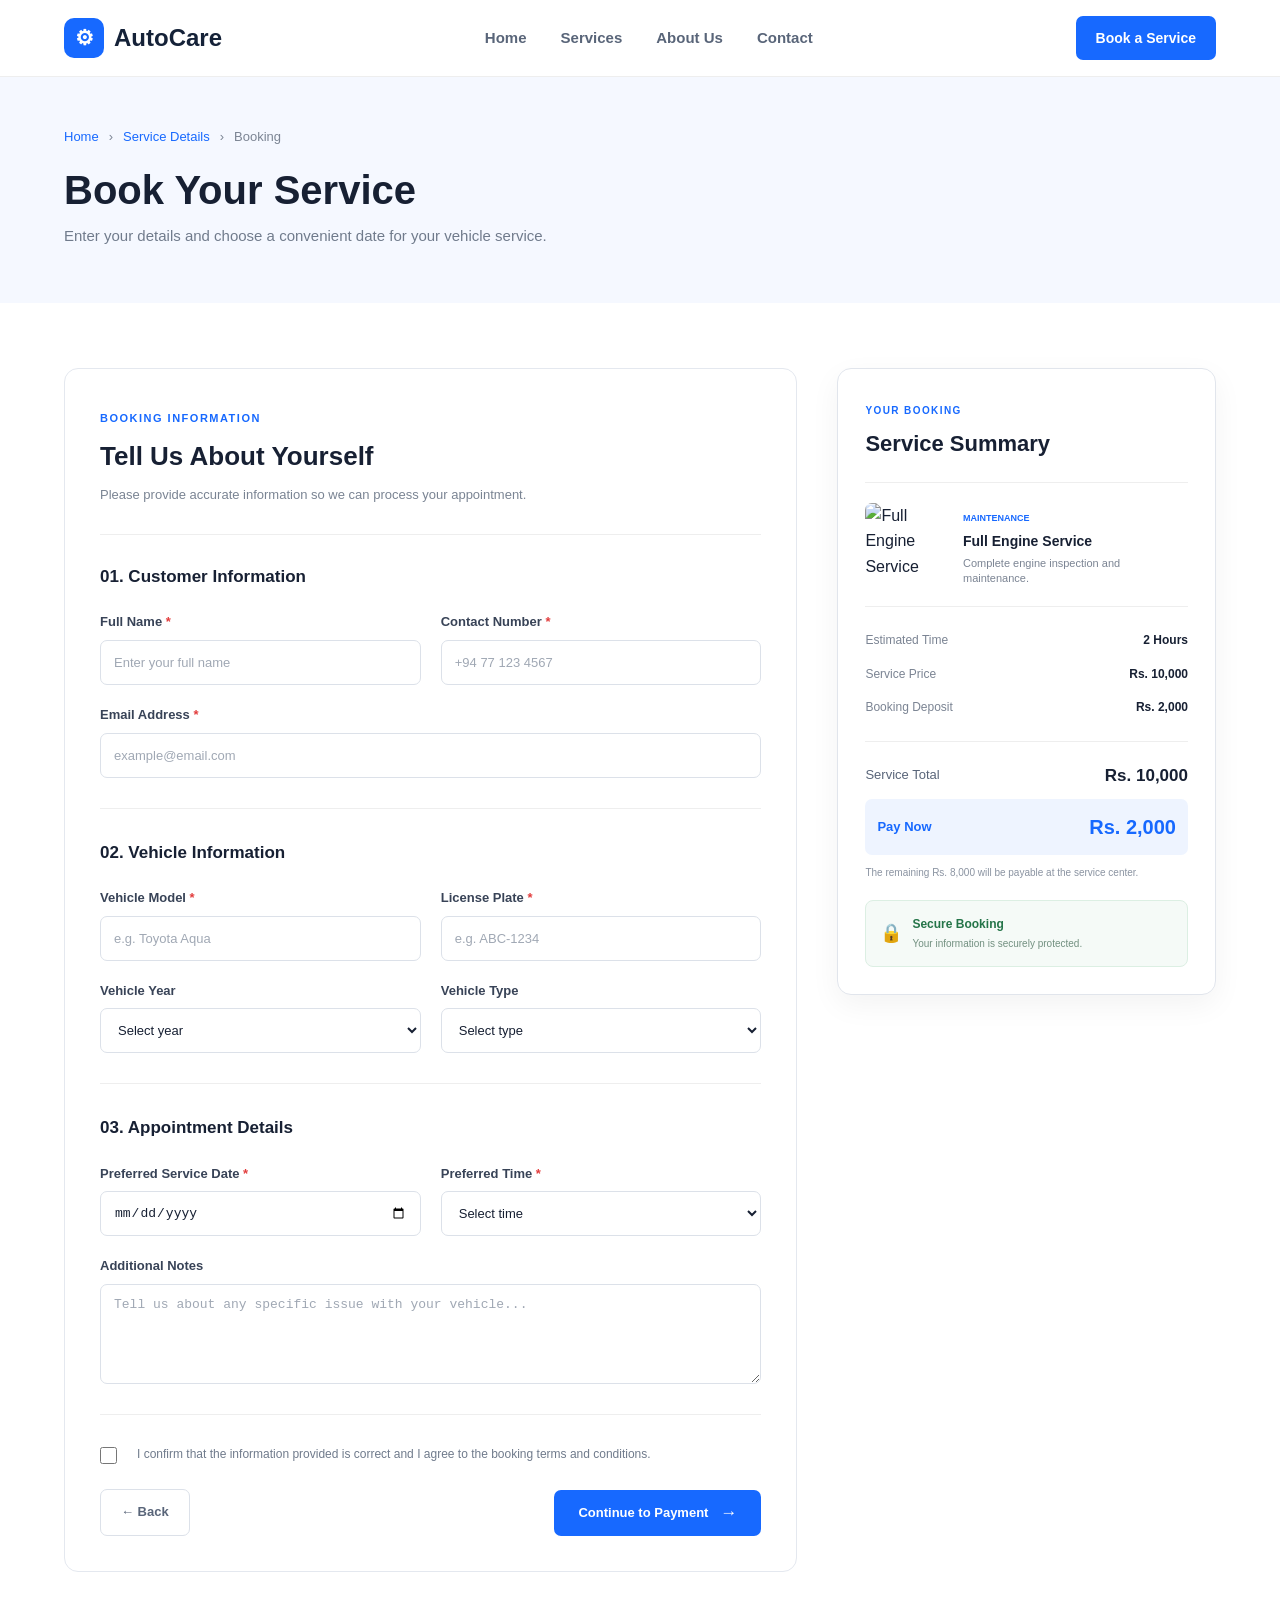
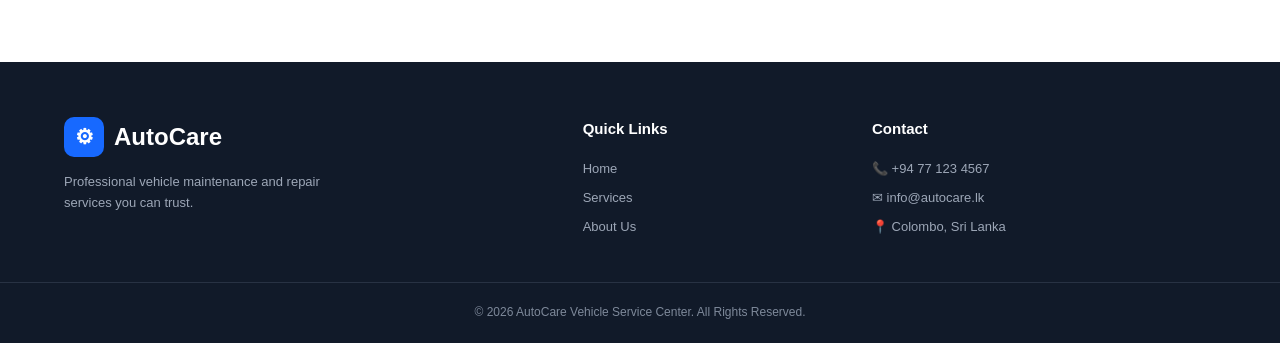
==== commit f663889c: "Remove active class from services link in booking page" ====
--- a/Front End/booking.html
+++ b/Front End/booking.html
@@ -20,258 +20,1065 @@
 
 
 <body>
+
     <header class="header">
+
+
+
         <div class="container navbar">
+
+
+
             <a href="index.html" class="logo">
+
                 <span class="logo-icon">⚙</span>
+
                 <span>AutoCare</span>
+
             </a>
 
+
             <nav class="nav-links">
-                <a href="index.html">Home</a>
-                <a href="index.html#services" class="active">Services</a>
-                <a href="index.html#about">About Us</a>
-                <a href="index.html#contact">Contact</a>
+
+
+
+                <a href="index.html">
+
+                    Home
+
+                </a>
+
+                <a href="index.html#services">
+
+                    Services
+
+                </a>
+
+                <a href="index.html#about">
+
+                    About Us
+
+                </a>
+
+                <a href="index.html#contact">
+
+                    Contact
+
+                </a>
+
             </nav>
 
+
             <a href="index.html#services" class="nav-button">
+
                 Book a Service
+
             </a>
+
         </div>
+
     </header>
 
     <section class="page-header">
+
         <div class="container">
+
             <div class="breadcrumb">
-                <a href="index.html">Home</a>
+
+                <a href="index.html">
+
+                    Home
+
+                </a>
+
                 <span>›</span>
-                <a id="breadcrumb-service-link" href="serviceDetails.html">Service Details</a>
+
+
+                <a href="service-details.html">
+
+                    Service Details
+
+                </a>
+
                 <span>›</span>
+
                 <span>Booking</span>
+
             </div>
 
-            <h1>Book Your Service</h1>
-            <p>Enter your details and choose a convenient date for your vehicle service.</p>
+
+            <h1>
+
+                Book Your Service
+
+            </h1>
+
+
+            <p>
+
+                Enter your details and choose a convenient date
+
+                for your vehicle service.
+
+            </p>
+
+
         </div>
+
+
     </section>
 
     <main class="booking-section">
+
         <div class="container booking-layout">
+
             <div class="booking-form-card">
+
+
+
                 <div class="form-header">
-                    <span class="section-tag">BOOKING INFORMATION</span>
-                    <h2>Tell Us About Yourself</h2>
-                    <p>Please provide accurate information so we can process your appointment.</p>
+
+
+
+                    <span class="section-tag">
+
+                        BOOKING INFORMATION
+
+                    </span>
+
+
+                    <h2>
+
+                        Tell Us About Yourself
+
+                    </h2>
+
+
+                    <p>
+
+                        Please provide accurate information so we
+
+                        can process your appointment.
+
+                    </p>
+
+
                 </div>
 
                 <div class="form-section">
-                    <h3>01. Customer Information</h3>
+
+
+
+                    <h3>
+
+                        01. Customer Information
+
+                    </h3>
+
+
+
                     <div class="form-grid">
+
+
+
                         <div class="form-group">
-                            <label for="fullName">Full Name <span>*</span></label>
-                            <input type="text" id="fullName" name="fullName" placeholder="Enter your full name" required>
+
+
+
+                            <label for="fullName">
+
+                                Full Name
+
+                                <span>*</span>
+
+                            </label>
+
+
+
+                            <input type="text" id="fullName" name="fullName" placeholder="Enter your full name"
+                                required>
+
                         </div>
 
+
                         <div class="form-group">
-                            <label for="phone">Contact Number <span>*</span></label>
+
+
+
+                            <label for="phone">
+
+                                Contact Number
+
+                                <span>*</span>
+
+                            </label>
+
+
+
                             <input type="tel" id="phone" name="phone" placeholder="+94 77 123 4567" required>
+
+
                         </div>
 
+
                         <div class="form-group full-width">
-                            <label for="email">Email Address <span>*</span></label>
+
+
+
+                            <label for="email">
+
+                                Email Address
+
+                                <span>*</span>
+
+                            </label>
+
+
+
                             <input type="email" id="email" name="email" placeholder="example@email.com" required>
+
+
+
                         </div>
+
+
                     </div>
+
+
                 </div>
 
                 <div class="form-section">
-                    <h3>02. Vehicle Information</h3>
+
+
+                    <h3>
+
+                        02. Vehicle Information
+
+                    </h3>
+
+
                     <div class="form-grid">
+
+
                         <div class="form-group">
-                            <label for="vehicleModel">Vehicle Model <span>*</span></label>
-                            <input type="text" id="vehicleModel" name="vehicleModel" placeholder="e.g. Toyota Aqua" required>
+
+
+                            <label for="vehicleModel">
+
+                                Vehicle Model
+
+                                <span>*</span>
+
+                            </label>
+
+
+                            <input type="text" id="vehicleModel" name="vehicleModel" placeholder="e.g. Toyota Aqua"
+                                required>
+
+
                         </div>
 
+
                         <div class="form-group">
-                            <label for="licensePlate">License Plate <span>*</span></label>
-                            <input type="text" id="licensePlate" name="licensePlate" placeholder="e.g. ABC-1234" required>
+
+
+
+                            <label for="licensePlate">
+
+                                License Plate
+
+                                <span>*</span>
+
+                            </label>
+
+
+
+                            <input type="text" id="licensePlate" name="licensePlate" placeholder="e.g. ABC-1234"
+                                required>
+
+
                         </div>
 
+
+
                         <div class="form-group">
-                            <label for="vehicleYear">Vehicle Year</label>
+
+
+
+                            <label for="vehicleYear">
+
+                                Vehicle Year
+
+                            </label>
+
+
+
                             <select id="vehicleYear" name="vehicleYear">
-                                <option value="">Select year</option>
+
+
+
+                                <option value="">
+
+                                    Select year
+
+                                </option>
+
+
+
                                 <option>2026</option>
+
                                 <option>2025</option>
+
                                 <option>2024</option>
+
                                 <option>2023</option>
+
                                 <option>2022</option>
+
                                 <option>2021</option>
+
                                 <option>2020</option>
+
                                 <option>2019</option>
+
                                 <option>2018</option>
+
                                 <option>2017</option>
+
                                 <option>2016</option>
+
                                 <option>2015</option>
+
                                 <option>2014</option>
+
                                 <option>2013</option>
+
                                 <option>2012</option>
+
                                 <option>2011</option>
+
                                 <option>2010</option>
+
+
+
                             </select>
+
+
+
                         </div>
 
+
                         <div class="form-group">
-                            <label for="vehicleType">Vehicle Type</label>
+
+
+
+                            <label for="vehicleType">
+
+                                Vehicle Type
+
+                            </label>
+
+
+
                             <select id="vehicleType" name="vehicleType">
-                                <option value="">Select type</option>
-                                <option value="car">Car</option>
-                                <option value="suv">SUV</option>
-                                <option value="van">Van</option>
-                                <option value="motorcycle">Motorcycle</option>
+
+
+
+                                <option value="">
+
+                                    Select type
+
+                                </option>
+
+
+
+                                <option value="car">
+
+                                    Car
+
+                                </option>
+
+
+
+                                <option value="suv">
+
+                                    SUV
+
+                                </option>
+
+
+
+                                <option value="van">
+
+                                    Van
+
+                                </option>
+
+
+
+                                <option value="motorcycle">
+
+                                    Motorcycle
+
+                                </option>
+
+
                             </select>
+
                         </div>
+
+
                     </div>
+
+
                 </div>
 
                 <div class="form-section">
-                    <h3>03. Appointment Details</h3>
+
+
+
+                    <h3>
+
+                        03. Appointment Details
+
+                    </h3>
+
+
+
                     <div class="form-grid">
+
+
+
                         <div class="form-group">
-                            <label for="bookingDate">Preferred Service Date <span>*</span></label>
+
+
+
+                            <label for="bookingDate">
+
+                                Preferred Service Date
+
+                                <span>*</span>
+
+                            </label>
+
+
+
                             <input type="date" id="bookingDate" name="bookingDate" required>
+
+
+
                         </div>
 
+
                         <div class="form-group">
-                            <label for="timeSlot">Preferred Time <span>*</span></label>
+
+
+
+                            <label for="timeSlot">
+
+                                Preferred Time
+
+                                <span>*</span>
+
+                            </label>
+
+
+
                             <select id="timeSlot" name="timeSlot" required>
-                                <option value="">Select time</option>
-                                <option>08:00 AM - 10:00 AM</option>
-                                <option>10:00 AM - 12:00 PM</option>
-                                <option>01:00 PM - 03:00 PM</option>
-                                <option>03:00 PM - 05:00 PM</option>
+
+
+
+                                <option value="">
+
+                                    Select time
+
+                                </option>
+
+
+
+                                <option>
+
+                                    08:00 AM - 10:00 AM
+
+                                </option>
+
+
+
+                                <option>
+
+                                    10:00 AM - 12:00 PM
+
+                                </option>
+
+
+
+                                <option>
+
+                                    01:00 PM - 03:00 PM
+
+                                </option>
+
+
+
+                                <option>
+
+                                    03:00 PM - 05:00 PM
+
+                                </option>
+
+
+
                             </select>
+
+
+
                         </div>
 
+
                         <div class="form-group full-width">
-                            <label for="notes">Additional Notes</label>
-                            <textarea id="notes" name="notes" rows="4" placeholder="Tell us about any specific issue with your vehicle..."></textarea>
+
+
+
+                            <label for="notes">
+
+                                Additional Notes
+
+                            </label>
+
+
+
+                            <textarea id="notes" name="notes" rows="4"
+                                placeholder="Tell us about any specific issue with your vehicle..."></textarea>
+
+
+
                         </div>
+
                     </div>
+
                 </div>
 
                 <div class="terms">
+
+
+
                     <label class="checkbox-container">
+
+
+
                         <input type="checkbox" id="terms" required>
+
+
+
                         <span class="checkmark"></span>
+
+
+
                         <span class="terms-text">
-                            I confirm that the information provided is correct and I agree to the booking terms and conditions.
+
+                            I confirm that the information provided
+
+                            is correct and I agree to the booking
+
+                            terms and conditions.
+
                         </span>
+
+
+
                     </label>
+
+
+
                 </div>
 
+
                 <div class="form-actions">
-                    <a id="back-button" href="serviceDetails.html" class="back-button">← Back</a>
+
+
+
+                    <a href="service-details.html" class="back-button">
+
+                        ← Back
+
+                    </a>
+
+
 
                     <button type="submit" class="continue-button">
+
                         Continue to Payment
+
                         <span>→</span>
+
                     </button>
+
+
+
                 </div>
+
+
+
             </div>
 
-            <!-- Summary Card -->
             <aside class="summary-card">
+
+
+
                 <div class="summary-header">
-                    <span class="small-label">YOUR BOOKING</span>
-                    <h2>Service Summary</h2>
+
+
+
+                    <span class="small-label">
+
+                        YOUR BOOKING
+
+                    </span>
+
+
+
+                    <h2>
+
+                        Service Summary
+
+                    </h2>
+
+
+
                 </div>
 
+
+
+
+
                 <div class="selected-service">
-                    <img id="summary-img" src="images/full engine.jpg" alt="Service Image">
+
+
+
+                    <img src="https://images.unsplash.com/photo-1632823469850-1f77d8c9a0b7?auto=format&fit=crop&w=500&q=80"
+                        alt="Full Engine Service">
+
+
+
                     <div>
-                        <span id="summary-category" class="service-category">Maintenance</span>
-                        <h3 id="summary-name">Full Engine Service</h3>
-                        <p id="summary-desc">Complete engine inspection and maintenance.</p>
+
+
+
+                        <span class="service-category">
+
+                            Maintenance
+
+                        </span>
+
+
+
+                        <h3>
+
+                            Full Engine Service
+
+                        </h3>
+
+
+
+                        <p>
+
+                            Complete engine inspection
+
+                            and maintenance.
+
+                        </p>
+
+
+
                     </div>
+
+
+
                 </div>
 
+
+
+
                 <div class="summary-details">
+
+
+
                     <div class="summary-row">
-                        <span>Estimated Time</span>
-                        <strong id="summary-time">2 Hours</strong>
+
+
+
+                        <span>
+
+                            Estimated Time
+
+                        </span>
+
+
+
+                        <strong>
+
+                            2 Hours
+
+                        </strong>
+
+
+
                     </div>
 
+
+
+
+
                     <div class="summary-row">
-                        <span>Service Price</span>
-                        <strong id="summary-price">Rs. 10,000</strong>
+
+
+
+                        <span>
+
+                            Service Price
+
+                        </span>
+
+
+
+                        <strong>
+
+                            Rs. 10,000
+
+                        </strong>
+
+
+
                     </div>
 
+
+
+
+
                     <div class="summary-row">
-                        <span>Booking Deposit</span>
-                        <strong id="summary-deposit">Rs. 2,000</strong>
+
+
+
+                        <span>
+
+                            Booking Deposit
+
+                        </span>
+
+
+
+                        <strong>
+
+                            Rs. 2,000
+
+                        </strong>
+
+
+
                     </div>
+
+
+
                 </div>
 
+
+
+
+
                 <div class="payment-summary">
+
+
+
                     <div class="payment-row">
-                        <span>Service Total</span>
-                        <strong id="summary-total">Rs. 10,000</strong>
+
+
+
+                        <span>
+
+                            Service Total
+
+                        </span>
+
+
+
+                        <strong>
+
+                            Rs. 10,000
+
+                        </strong>
+
+
+
                     </div>
 
+
+
+
+
                     <div class="payment-row deposit">
-                        <span>Pay Now</span>
-                        <strong id="summary-pay-now">Rs. 2,000</strong>
+
+
+
+                        <span>
+
+                            Pay Now
+
+                        </span>
+
+
+
+                        <strong>
+
+                            Rs. 2,000
+
+                        </strong>
+
+
+
                     </div>
 
-                    <p id="summary-balance-note">
-                        The remaining Rs. 8,000 will be payable at the service center.
+
+
+
+
+                    <p>
+
+                        The remaining Rs. 8,000 will be payable
+
+                        at the service center.
+
                     </p>
+
+
+
                 </div>
 
+
+
+
+
                 <div class="secure-box">
-                    <span class="secure-icon">🔒</span>
+
+
+
+                    <span class="secure-icon">
+
+                        🔒
+
+                    </span>
+
+
+
                     <div>
-                        <strong>Secure Booking</strong>
-                        <p>Your information is securely protected.</p>
+
+
+
+                        <strong>
+
+                            Secure Booking
+
+                        </strong>
+
+
+
+                        <p>
+
+                            Your information is securely protected.
+
+                        </p>
+
+
+
                     </div>
+
+
+
                 </div>
+
+
+
             </aside>
+
+
+
         </div>
+
+
+
     </main>
 
+
     <footer class="footer">
+
+
+
         <div class="container footer-content">
+
+
+
+
+
             <div class="footer-brand">
+
+
+
                 <a href="index.html" class="logo">
-                    <span class="logo-icon">⚙</span>
-                    <span>AutoCare</span>
+
+
+
+                    <span class="logo-icon">
+
+                        ⚙
+
+                    </span>
+
+
+
+                    <span>
+
+                        AutoCare
+
+                    </span>
+
+
+
                 </a>
-                <p>Professional vehicle maintenance and repair services you can trust.</p>
+
+
+
+                <p>
+
+                    Professional vehicle maintenance and repair
+
+                    services you can trust.
+
+                </p>
+
+
+
             </div>
 
+
+
+
+
             <div class="footer-column">
-                <h3>Quick Links</h3>
-                <a href="index.html">Home</a>
-                <a href="index.html#services">Services</a>
-                <a href="index.html#about">About Us</a>
+
+
+
+                <h3>
+
+                    Quick Links
+
+                </h3>
+
+
+
+                <a href="index.html">
+
+                    Home
+
+                </a>
+
+
+
+                <a href="index.html#services">
+
+                    Services
+
+                </a>
+
+
+
+                <a href="index.html#about">
+
+                    About Us
+
+                </a>
+
+
+
             </div>
 
+
+
+
+
             <div class="footer-column">
-                <h3>Contact</h3>
-                <p>📞 +94 77 123 4567</p>
-                <p>✉ info@autocare.lk</p>
-                <p>📍 Colombo, Sri Lanka</p>
+
+
+
+                <h3>
+
+                    Contact
+
+                </h3>
+
+
+
+                <p>
+
+                    📞 +94 77 123 4567
+
+                </p>
+
+
+
+                <p>
+
+                    ✉ info@autocare.lk
+
+                </p>
+
+
+
+                <p>
+
+                    📍 Colombo, Sri Lanka
+
+                </p>
+
+
+
             </div>
+
+
+
         </div>
 
+
+
+
+
         <div class="footer-bottom">
-            <p>© 2026 AutoCare Vehicle Service Center. All Rights Reserved.</p>
+
+
+
+            <p>
+
+                © 2026 AutoCare Vehicle Service Center.
+
+                All Rights Reserved.
+
+            </p>
+
+
+
         </div>
+
+
+
     </footer>
 
-    <script src="../Backend/booking.js"></script>
+
 
 </body>
 
+
+
+
+</html>
+
+</body>
+
 </html>
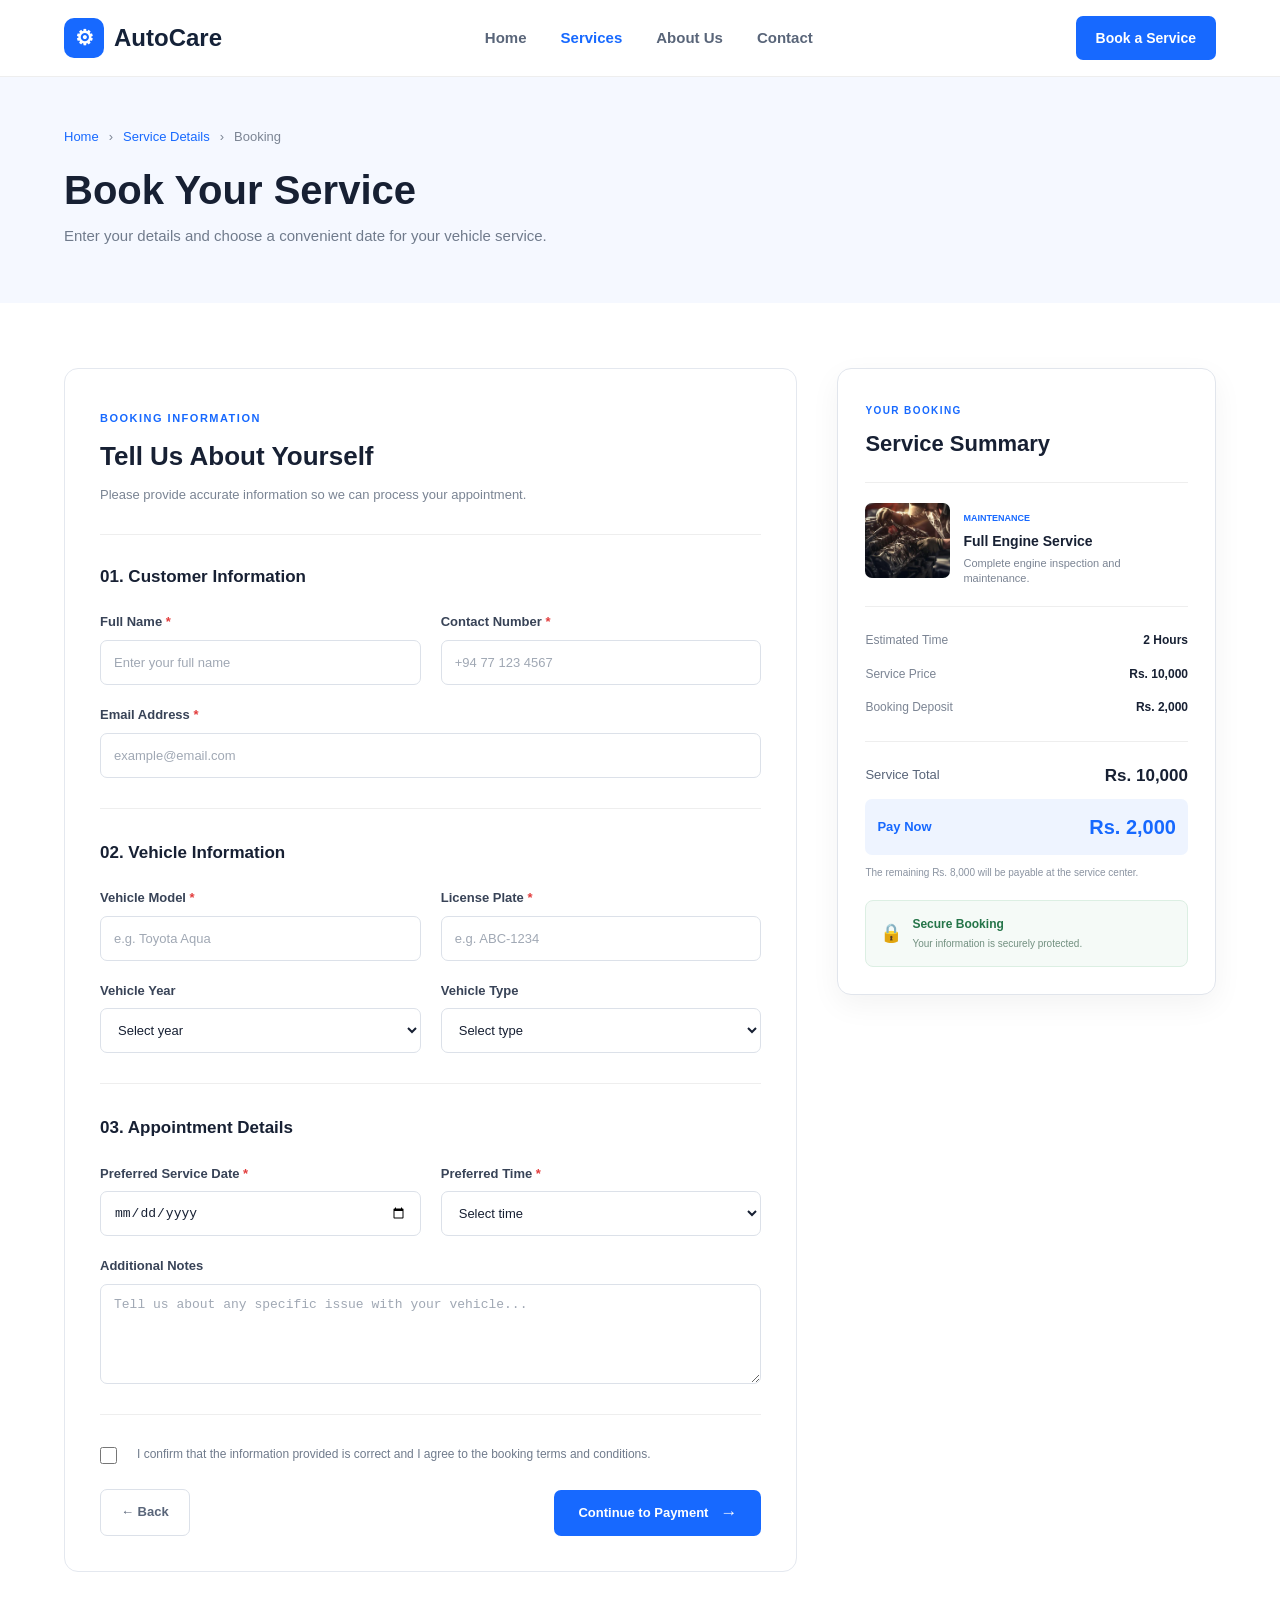
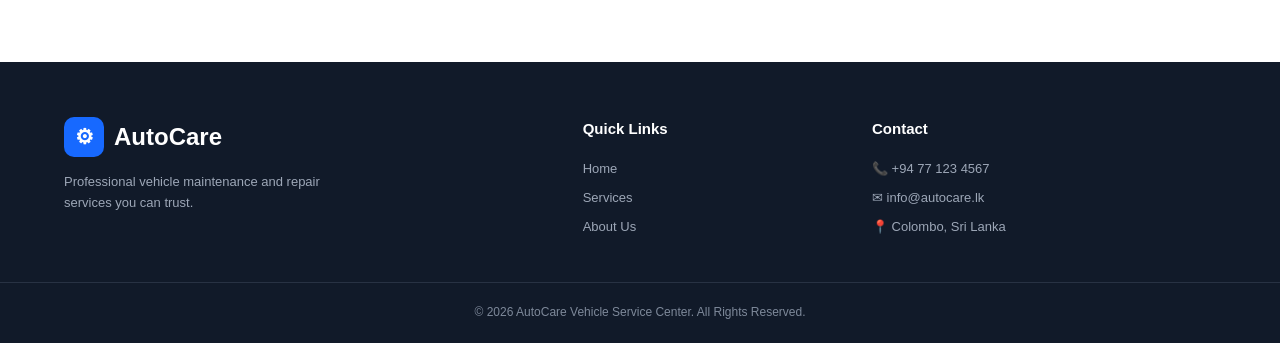
==== commit ea4d1907: "Merge branch 'main' into main" ====
--- a/Front End/booking.html
+++ b/Front End/booking.html
@@ -20,1065 +20,258 @@
 
 
 <body>
-
     <header class="header">
-
-
-
         <div class="container navbar">
-
-
-
             <a href="index.html" class="logo">
-
                 <span class="logo-icon">⚙</span>
-
                 <span>AutoCare</span>
-
             </a>
 
-
             <nav class="nav-links">
-
-
-
-                <a href="index.html">
-
-                    Home
-
+                <a href="index.html">Home</a>
+                <a href="index.html#services" class="active">Services</a>
+                <a href="index.html#about">About Us</a>
+                <a href="index.html#contact">Contact</a>
+            </nav>
+
+            <a href="index.html#services" class="nav-button">
+                Book a Service
+            </a>
+        </div>
+    </header>
+
+    <section class="page-header">
+        <div class="container">
+            <div class="breadcrumb">
+                <a href="index.html">Home</a>
+                <span>›</span>
+                <a id="breadcrumb-service-link" href="serviceDetails.html">Service Details</a>
+                <span>›</span>
+                <span>Booking</span>
+            </div>
+
+            <h1>Book Your Service</h1>
+            <p>Enter your details and choose a convenient date for your vehicle service.</p>
+        </div>
+    </section>
+
+    <main class="booking-section">
+        <div class="container booking-layout">
+            <div class="booking-form-card">
+                <div class="form-header">
+                    <span class="section-tag">BOOKING INFORMATION</span>
+                    <h2>Tell Us About Yourself</h2>
+                    <p>Please provide accurate information so we can process your appointment.</p>
+                </div>
+
+                <div class="form-section">
+                    <h3>01. Customer Information</h3>
+                    <div class="form-grid">
+                        <div class="form-group">
+                            <label for="fullName">Full Name <span>*</span></label>
+                            <input type="text" id="fullName" name="fullName" placeholder="Enter your full name" required>
+                        </div>
+
+                        <div class="form-group">
+                            <label for="phone">Contact Number <span>*</span></label>
+                            <input type="tel" id="phone" name="phone" placeholder="+94 77 123 4567" required>
+                        </div>
+
+                        <div class="form-group full-width">
+                            <label for="email">Email Address <span>*</span></label>
+                            <input type="email" id="email" name="email" placeholder="example@email.com" required>
+                        </div>
+                    </div>
+                </div>
+
+                <div class="form-section">
+                    <h3>02. Vehicle Information</h3>
+                    <div class="form-grid">
+                        <div class="form-group">
+                            <label for="vehicleModel">Vehicle Model <span>*</span></label>
+                            <input type="text" id="vehicleModel" name="vehicleModel" placeholder="e.g. Toyota Aqua" required>
+                        </div>
+
+                        <div class="form-group">
+                            <label for="licensePlate">License Plate <span>*</span></label>
+                            <input type="text" id="licensePlate" name="licensePlate" placeholder="e.g. ABC-1234" required>
+                        </div>
+
+                        <div class="form-group">
+                            <label for="vehicleYear">Vehicle Year</label>
+                            <select id="vehicleYear" name="vehicleYear">
+                                <option value="">Select year</option>
+                                <option>2026</option>
+                                <option>2025</option>
+                                <option>2024</option>
+                                <option>2023</option>
+                                <option>2022</option>
+                                <option>2021</option>
+                                <option>2020</option>
+                                <option>2019</option>
+                                <option>2018</option>
+                                <option>2017</option>
+                                <option>2016</option>
+                                <option>2015</option>
+                                <option>2014</option>
+                                <option>2013</option>
+                                <option>2012</option>
+                                <option>2011</option>
+                                <option>2010</option>
+                            </select>
+                        </div>
+
+                        <div class="form-group">
+                            <label for="vehicleType">Vehicle Type</label>
+                            <select id="vehicleType" name="vehicleType">
+                                <option value="">Select type</option>
+                                <option value="car">Car</option>
+                                <option value="suv">SUV</option>
+                                <option value="van">Van</option>
+                                <option value="motorcycle">Motorcycle</option>
+                            </select>
+                        </div>
+                    </div>
+                </div>
+
+                <div class="form-section">
+                    <h3>03. Appointment Details</h3>
+                    <div class="form-grid">
+                        <div class="form-group">
+                            <label for="bookingDate">Preferred Service Date <span>*</span></label>
+                            <input type="date" id="bookingDate" name="bookingDate" required>
+                        </div>
+
+                        <div class="form-group">
+                            <label for="timeSlot">Preferred Time <span>*</span></label>
+                            <select id="timeSlot" name="timeSlot" required>
+                                <option value="">Select time</option>
+                                <option>08:00 AM - 10:00 AM</option>
+                                <option>10:00 AM - 12:00 PM</option>
+                                <option>01:00 PM - 03:00 PM</option>
+                                <option>03:00 PM - 05:00 PM</option>
+                            </select>
+                        </div>
+
+                        <div class="form-group full-width">
+                            <label for="notes">Additional Notes</label>
+                            <textarea id="notes" name="notes" rows="4" placeholder="Tell us about any specific issue with your vehicle..."></textarea>
+                        </div>
+                    </div>
+                </div>
+
+                <div class="terms">
+                    <label class="checkbox-container">
+                        <input type="checkbox" id="terms" required>
+                        <span class="checkmark"></span>
+                        <span class="terms-text">
+                            I confirm that the information provided is correct and I agree to the booking terms and conditions.
+                        </span>
+                    </label>
+                </div>
+
+                <div class="form-actions">
+                    <a id="back-button" href="serviceDetails.html" class="back-button">← Back</a>
+
+                    <button type="submit" class="continue-button">
+                        Continue to Payment
+                        <span>→</span>
+                    </button>
+                </div>
+            </div>
+
+            <!-- Summary Card -->
+            <aside class="summary-card">
+                <div class="summary-header">
+                    <span class="small-label">YOUR BOOKING</span>
+                    <h2>Service Summary</h2>
+                </div>
+
+                <div class="selected-service">
+                    <img id="summary-img" src="images/full engine.jpg" alt="Service Image">
+                    <div>
+                        <span id="summary-category" class="service-category">Maintenance</span>
+                        <h3 id="summary-name">Full Engine Service</h3>
+                        <p id="summary-desc">Complete engine inspection and maintenance.</p>
+                    </div>
+                </div>
+
+                <div class="summary-details">
+                    <div class="summary-row">
+                        <span>Estimated Time</span>
+                        <strong id="summary-time">2 Hours</strong>
+                    </div>
+
+                    <div class="summary-row">
+                        <span>Service Price</span>
+                        <strong id="summary-price">Rs. 10,000</strong>
+                    </div>
+
+                    <div class="summary-row">
+                        <span>Booking Deposit</span>
+                        <strong id="summary-deposit">Rs. 2,000</strong>
+                    </div>
+                </div>
+
+                <div class="payment-summary">
+                    <div class="payment-row">
+                        <span>Service Total</span>
+                        <strong id="summary-total">Rs. 10,000</strong>
+                    </div>
+
+                    <div class="payment-row deposit">
+                        <span>Pay Now</span>
+                        <strong id="summary-pay-now">Rs. 2,000</strong>
+                    </div>
+
+                    <p id="summary-balance-note">
+                        The remaining Rs. 8,000 will be payable at the service center.
+                    </p>
+                </div>
+
+                <div class="secure-box">
+                    <span class="secure-icon">🔒</span>
+                    <div>
+                        <strong>Secure Booking</strong>
+                        <p>Your information is securely protected.</p>
+                    </div>
+                </div>
+            </aside>
+        </div>
+    </main>
+
+    <footer class="footer">
+        <div class="container footer-content">
+            <div class="footer-brand">
+                <a href="index.html" class="logo">
+                    <span class="logo-icon">⚙</span>
+                    <span>AutoCare</span>
                 </a>
-
-                <a href="index.html#services">
-
-                    Services
-
-                </a>
-
-                <a href="index.html#about">
-
-                    About Us
-
-                </a>
-
-                <a href="index.html#contact">
-
-                    Contact
-
-                </a>
-
-            </nav>
-
-
-            <a href="index.html#services" class="nav-button">
-
-                Book a Service
-
-            </a>
-
-        </div>
-
-    </header>
-
-    <section class="page-header">
-
-        <div class="container">
-
-            <div class="breadcrumb">
-
-                <a href="index.html">
-
-                    Home
-
-                </a>
-
-                <span>›</span>
-
-
-                <a href="service-details.html">
-
-                    Service Details
-
-                </a>
-
-                <span>›</span>
-
-                <span>Booking</span>
-
-            </div>
-
-
-            <h1>
-
-                Book Your Service
-
-            </h1>
-
-
-            <p>
-
-                Enter your details and choose a convenient date
-
-                for your vehicle service.
-
-            </p>
-
-
-        </div>
-
-
-    </section>
-
-    <main class="booking-section">
-
-        <div class="container booking-layout">
-
-            <div class="booking-form-card">
-
-
-
-                <div class="form-header">
-
-
-
-                    <span class="section-tag">
-
-                        BOOKING INFORMATION
-
-                    </span>
-
-
-                    <h2>
-
-                        Tell Us About Yourself
-
-                    </h2>
-
-
-                    <p>
-
-                        Please provide accurate information so we
-
-                        can process your appointment.
-
-                    </p>
-
-
-                </div>
-
-                <div class="form-section">
-
-
-
-                    <h3>
-
-                        01. Customer Information
-
-                    </h3>
-
-
-
-                    <div class="form-grid">
-
-
-
-                        <div class="form-group">
-
-
-
-                            <label for="fullName">
-
-                                Full Name
-
-                                <span>*</span>
-
-                            </label>
-
-
-
-                            <input type="text" id="fullName" name="fullName" placeholder="Enter your full name"
-                                required>
-
-                        </div>
-
-
-                        <div class="form-group">
-
-
-
-                            <label for="phone">
-
-                                Contact Number
-
-                                <span>*</span>
-
-                            </label>
-
-
-
-                            <input type="tel" id="phone" name="phone" placeholder="+94 77 123 4567" required>
-
-
-                        </div>
-
-
-                        <div class="form-group full-width">
-
-
-
-                            <label for="email">
-
-                                Email Address
-
-                                <span>*</span>
-
-                            </label>
-
-
-
-                            <input type="email" id="email" name="email" placeholder="example@email.com" required>
-
-
-
-                        </div>
-
-
-                    </div>
-
-
-                </div>
-
-                <div class="form-section">
-
-
-                    <h3>
-
-                        02. Vehicle Information
-
-                    </h3>
-
-
-                    <div class="form-grid">
-
-
-                        <div class="form-group">
-
-
-                            <label for="vehicleModel">
-
-                                Vehicle Model
-
-                                <span>*</span>
-
-                            </label>
-
-
-                            <input type="text" id="vehicleModel" name="vehicleModel" placeholder="e.g. Toyota Aqua"
-                                required>
-
-
-                        </div>
-
-
-                        <div class="form-group">
-
-
-
-                            <label for="licensePlate">
-
-                                License Plate
-
-                                <span>*</span>
-
-                            </label>
-
-
-
-                            <input type="text" id="licensePlate" name="licensePlate" placeholder="e.g. ABC-1234"
-                                required>
-
-
-                        </div>
-
-
-
-                        <div class="form-group">
-
-
-
-                            <label for="vehicleYear">
-
-                                Vehicle Year
-
-                            </label>
-
-
-
-                            <select id="vehicleYear" name="vehicleYear">
-
-
-
-                                <option value="">
-
-                                    Select year
-
-                                </option>
-
-
-
-                                <option>2026</option>
-
-                                <option>2025</option>
-
-                                <option>2024</option>
-
-                                <option>2023</option>
-
-                                <option>2022</option>
-
-                                <option>2021</option>
-
-                                <option>2020</option>
-
-                                <option>2019</option>
-
-                                <option>2018</option>
-
-                                <option>2017</option>
-
-                                <option>2016</option>
-
-                                <option>2015</option>
-
-                                <option>2014</option>
-
-                                <option>2013</option>
-
-                                <option>2012</option>
-
-                                <option>2011</option>
-
-                                <option>2010</option>
-
-
-
-                            </select>
-
-
-
-                        </div>
-
-
-                        <div class="form-group">
-
-
-
-                            <label for="vehicleType">
-
-                                Vehicle Type
-
-                            </label>
-
-
-
-                            <select id="vehicleType" name="vehicleType">
-
-
-
-                                <option value="">
-
-                                    Select type
-
-                                </option>
-
-
-
-                                <option value="car">
-
-                                    Car
-
-                                </option>
-
-
-
-                                <option value="suv">
-
-                                    SUV
-
-                                </option>
-
-
-
-                                <option value="van">
-
-                                    Van
-
-                                </option>
-
-
-
-                                <option value="motorcycle">
-
-                                    Motorcycle
-
-                                </option>
-
-
-                            </select>
-
-                        </div>
-
-
-                    </div>
-
-
-                </div>
-
-                <div class="form-section">
-
-
-
-                    <h3>
-
-                        03. Appointment Details
-
-                    </h3>
-
-
-
-                    <div class="form-grid">
-
-
-
-                        <div class="form-group">
-
-
-
-                            <label for="bookingDate">
-
-                                Preferred Service Date
-
-                                <span>*</span>
-
-                            </label>
-
-
-
-                            <input type="date" id="bookingDate" name="bookingDate" required>
-
-
-
-                        </div>
-
-
-                        <div class="form-group">
-
-
-
-                            <label for="timeSlot">
-
-                                Preferred Time
-
-                                <span>*</span>
-
-                            </label>
-
-
-
-                            <select id="timeSlot" name="timeSlot" required>
-
-
-
-                                <option value="">
-
-                                    Select time
-
-                                </option>
-
-
-
-                                <option>
-
-                                    08:00 AM - 10:00 AM
-
-                                </option>
-
-
-
-                                <option>
-
-                                    10:00 AM - 12:00 PM
-
-                                </option>
-
-
-
-                                <option>
-
-                                    01:00 PM - 03:00 PM
-
-                                </option>
-
-
-
-                                <option>
-
-                                    03:00 PM - 05:00 PM
-
-                                </option>
-
-
-
-                            </select>
-
-
-
-                        </div>
-
-
-                        <div class="form-group full-width">
-
-
-
-                            <label for="notes">
-
-                                Additional Notes
-
-                            </label>
-
-
-
-                            <textarea id="notes" name="notes" rows="4"
-                                placeholder="Tell us about any specific issue with your vehicle..."></textarea>
-
-
-
-                        </div>
-
-                    </div>
-
-                </div>
-
-                <div class="terms">
-
-
-
-                    <label class="checkbox-container">
-
-
-
-                        <input type="checkbox" id="terms" required>
-
-
-
-                        <span class="checkmark"></span>
-
-
-
-                        <span class="terms-text">
-
-                            I confirm that the information provided
-
-                            is correct and I agree to the booking
-
-                            terms and conditions.
-
-                        </span>
-
-
-
-                    </label>
-
-
-
-                </div>
-
-
-                <div class="form-actions">
-
-
-
-                    <a href="service-details.html" class="back-button">
-
-                        ← Back
-
-                    </a>
-
-
-
-                    <button type="submit" class="continue-button">
-
-                        Continue to Payment
-
-                        <span>→</span>
-
-                    </button>
-
-
-
-                </div>
-
-
-
-            </div>
-
-            <aside class="summary-card">
-
-
-
-                <div class="summary-header">
-
-
-
-                    <span class="small-label">
-
-                        YOUR BOOKING
-
-                    </span>
-
-
-
-                    <h2>
-
-                        Service Summary
-
-                    </h2>
-
-
-
-                </div>
-
-
-
-
-
-                <div class="selected-service">
-
-
-
-                    <img src="https://images.unsplash.com/photo-1632823469850-1f77d8c9a0b7?auto=format&fit=crop&w=500&q=80"
-                        alt="Full Engine Service">
-
-
-
-                    <div>
-
-
-
-                        <span class="service-category">
-
-                            Maintenance
-
-                        </span>
-
-
-
-                        <h3>
-
-                            Full Engine Service
-
-                        </h3>
-
-
-
-                        <p>
-
-                            Complete engine inspection
-
-                            and maintenance.
-
-                        </p>
-
-
-
-                    </div>
-
-
-
-                </div>
-
-
-
-
-                <div class="summary-details">
-
-
-
-                    <div class="summary-row">
-
-
-
-                        <span>
-
-                            Estimated Time
-
-                        </span>
-
-
-
-                        <strong>
-
-                            2 Hours
-
-                        </strong>
-
-
-
-                    </div>
-
-
-
-
-
-                    <div class="summary-row">
-
-
-
-                        <span>
-
-                            Service Price
-
-                        </span>
-
-
-
-                        <strong>
-
-                            Rs. 10,000
-
-                        </strong>
-
-
-
-                    </div>
-
-
-
-
-
-                    <div class="summary-row">
-
-
-
-                        <span>
-
-                            Booking Deposit
-
-                        </span>
-
-
-
-                        <strong>
-
-                            Rs. 2,000
-
-                        </strong>
-
-
-
-                    </div>
-
-
-
-                </div>
-
-
-
-
-
-                <div class="payment-summary">
-
-
-
-                    <div class="payment-row">
-
-
-
-                        <span>
-
-                            Service Total
-
-                        </span>
-
-
-
-                        <strong>
-
-                            Rs. 10,000
-
-                        </strong>
-
-
-
-                    </div>
-
-
-
-
-
-                    <div class="payment-row deposit">
-
-
-
-                        <span>
-
-                            Pay Now
-
-                        </span>
-
-
-
-                        <strong>
-
-                            Rs. 2,000
-
-                        </strong>
-
-
-
-                    </div>
-
-
-
-
-
-                    <p>
-
-                        The remaining Rs. 8,000 will be payable
-
-                        at the service center.
-
-                    </p>
-
-
-
-                </div>
-
-
-
-
-
-                <div class="secure-box">
-
-
-
-                    <span class="secure-icon">
-
-                        🔒
-
-                    </span>
-
-
-
-                    <div>
-
-
-
-                        <strong>
-
-                            Secure Booking
-
-                        </strong>
-
-
-
-                        <p>
-
-                            Your information is securely protected.
-
-                        </p>
-
-
-
-                    </div>
-
-
-
-                </div>
-
-
-
-            </aside>
-
-
-
-        </div>
-
-
-
-    </main>
-
-
-    <footer class="footer">
-
-
-
-        <div class="container footer-content">
-
-
-
-
-
-            <div class="footer-brand">
-
-
-
-                <a href="index.html" class="logo">
-
-
-
-                    <span class="logo-icon">
-
-                        ⚙
-
-                    </span>
-
-
-
-                    <span>
-
-                        AutoCare
-
-                    </span>
-
-
-
-                </a>
-
-
-
-                <p>
-
-                    Professional vehicle maintenance and repair
-
-                    services you can trust.
-
-                </p>
-
-
-
-            </div>
-
-
-
-
+                <p>Professional vehicle maintenance and repair services you can trust.</p>
+            </div>
 
             <div class="footer-column">
-
-
-
-                <h3>
-
-                    Quick Links
-
-                </h3>
-
-
-
-                <a href="index.html">
-
-                    Home
-
-                </a>
-
-
-
-                <a href="index.html#services">
-
-                    Services
-
-                </a>
-
-
-
-                <a href="index.html#about">
-
-                    About Us
-
-                </a>
-
-
-
-            </div>
-
-
-
-
+                <h3>Quick Links</h3>
+                <a href="index.html">Home</a>
+                <a href="index.html#services">Services</a>
+                <a href="index.html#about">About Us</a>
+            </div>
 
             <div class="footer-column">
-
-
-
-                <h3>
-
-                    Contact
-
-                </h3>
-
-
-
-                <p>
-
-                    📞 +94 77 123 4567
-
-                </p>
-
-
-
-                <p>
-
-                    ✉ info@autocare.lk
-
-                </p>
-
-
-
-                <p>
-
-                    📍 Colombo, Sri Lanka
-
-                </p>
-
-
-
-            </div>
-
-
-
-        </div>
-
-
-
-
+                <h3>Contact</h3>
+                <p>📞 +94 77 123 4567</p>
+                <p>✉ info@autocare.lk</p>
+                <p>📍 Colombo, Sri Lanka</p>
+            </div>
+        </div>
 
         <div class="footer-bottom">
-
-
-
-            <p>
-
-                © 2026 AutoCare Vehicle Service Center.
-
-                All Rights Reserved.
-
-            </p>
-
-
-
-        </div>
-
-
-
+            <p>© 2026 AutoCare Vehicle Service Center. All Rights Reserved.</p>
+        </div>
     </footer>
 
-
+    <script src="../Backend/booking.js"></script>
 
 </body>
 
-
-
-
-</html>
-
-</body>
-
 </html>
